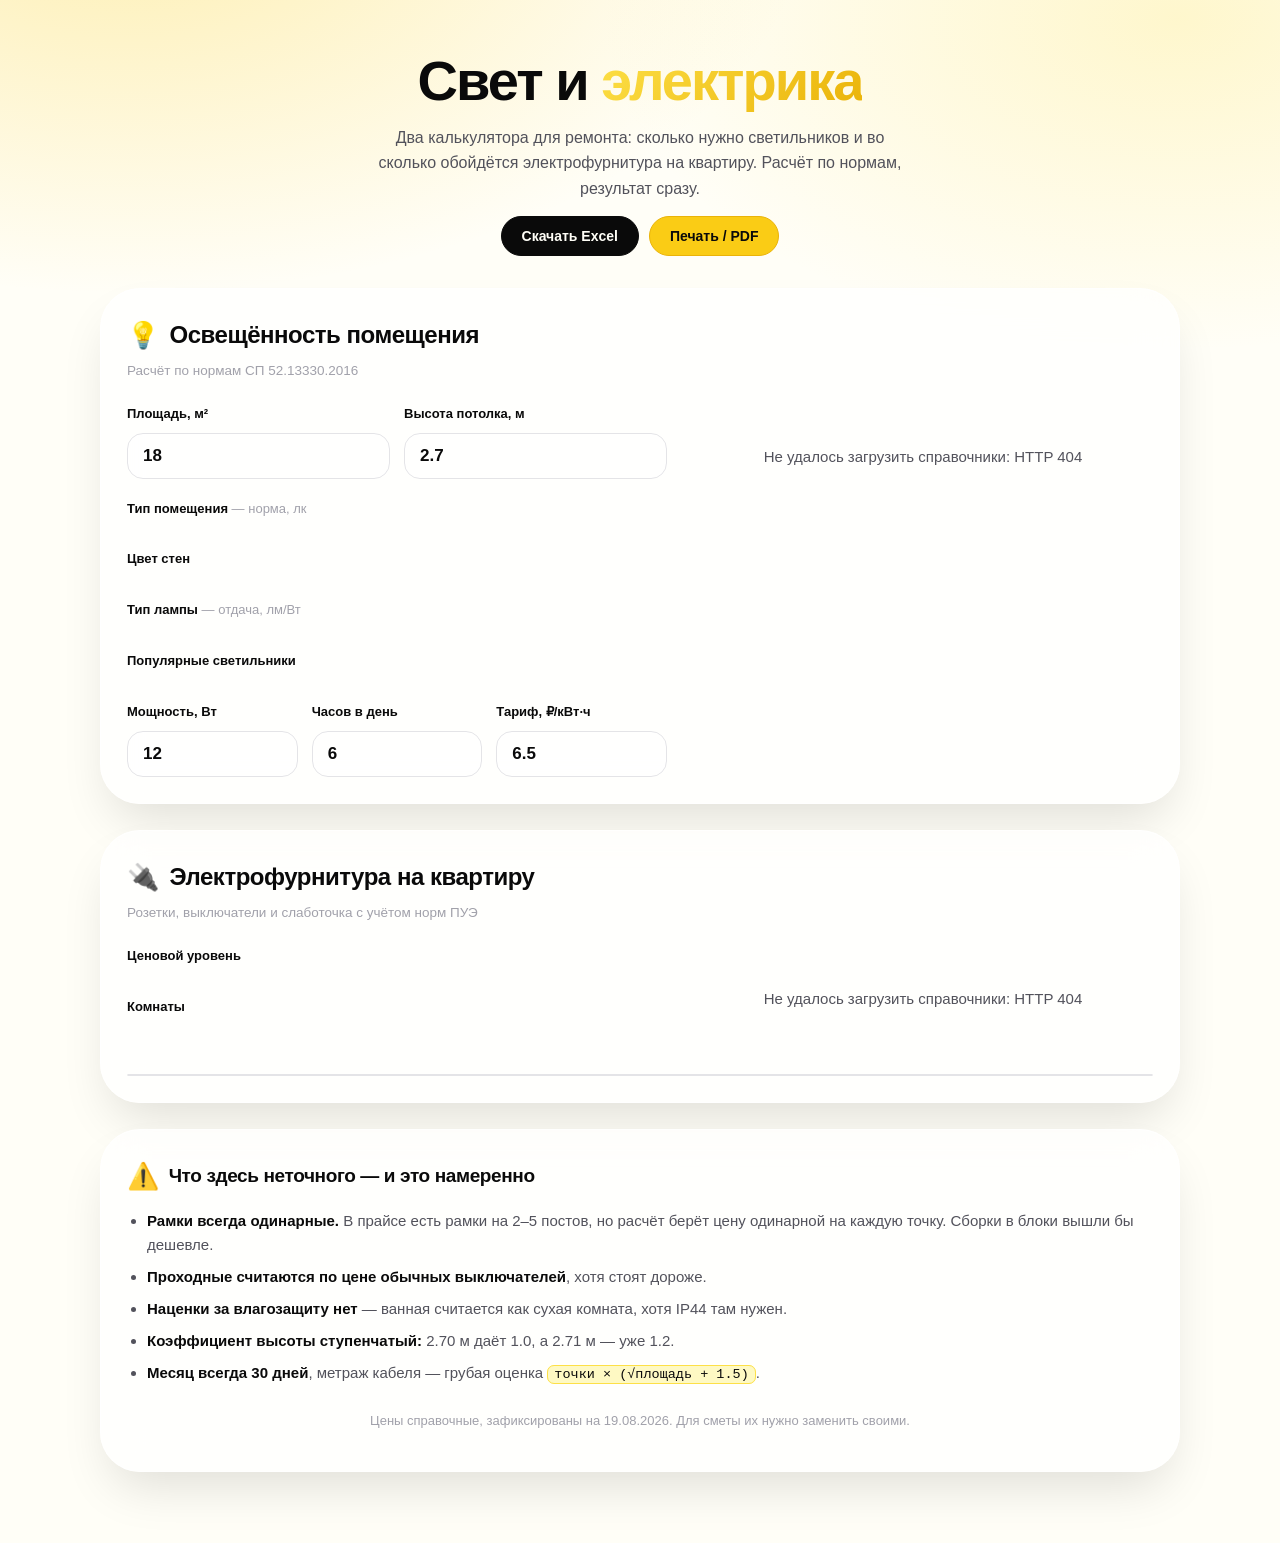
==== src/Domeo.Calculators.Web/wwwroot/index.html @ 94807b59 "отчёт для передачи: выгрузка в Excel и печатный макет POST /api/report/xlsx собирает оба калькулятор" ====
<!doctype html>
<html lang="ru">
<head>
<meta charset="utf-8">
<meta name="viewport" content="width=device-width, initial-scale=1">
<title>Свет и электрика — Domeo</title>
<style>
  :root {
    --ground: #FFFEF7;
    --card: rgba(255, 255, 255, 0.72);
    --card-solid: #FFFFFF;
    --card-border: rgba(255, 255, 255, 0.75);
    --inner: rgba(255, 255, 255, 0.6);
    --ink: #0A0A0A;
    --ink-2: #52525B;
    --ink-3: #A1A1AA;
    --line: #EFE7CE;
    --line-2: #E4E4E7;
    --yellow: #FACC15;
    --yellow-deep: #EAB308;
    --yellow-pale: #FEF9C3;
    --yellow-line: #FDE047;
    --hero: linear-gradient(135deg, #FDE047 0%, #EAB308 100%);
    --hero-ink: #0A0A0A;
    --shadow: 0 25px 50px -12px rgba(10, 10, 10, 0.13);
    --shadow-sm: 0 4px 14px -6px rgba(10, 10, 10, 0.16);
    --bloom-1: rgba(250, 204, 21, 0.30);
    --bloom-2: rgba(253, 224, 71, 0.24);
    --sans: "Segoe UI", Roboto, "Helvetica Neue", Arial, sans-serif;
  }

  @media (prefers-color-scheme: dark) {
    :root:not([data-theme="light"]) {
      --ground: #0A0A0B;
      --card: rgba(255, 255, 255, 0.055);
      --card-solid: #141416;
      --card-border: rgba(255, 255, 255, 0.10);
      --inner: rgba(255, 255, 255, 0.04);
      --ink: #FAFAFA;
      --ink-2: #A1A1AA;
      --ink-3: #71717A;
      --line: #26262A;
      --line-2: #2C2C31;
      --yellow: #FACC15;
      --yellow-deep: #FDE047;
      --yellow-pale: rgba(250, 204, 21, 0.14);
      --yellow-line: rgba(250, 204, 21, 0.55);
      --hero: linear-gradient(135deg, #FDE047 0%, #EAB308 100%);
      --hero-ink: #0A0A0A;
      --shadow: 0 25px 50px -12px rgba(0, 0, 0, 0.65);
      --shadow-sm: 0 4px 14px -6px rgba(0, 0, 0, 0.6);
      --bloom-1: rgba(250, 204, 21, 0.13);
      --bloom-2: rgba(253, 224, 71, 0.09);
    }
  }

  :root[data-theme="dark"] {
    --ground: #0A0A0B;
    --card: rgba(255, 255, 255, 0.055);
    --card-solid: #141416;
    --card-border: rgba(255, 255, 255, 0.10);
    --inner: rgba(255, 255, 255, 0.04);
    --ink: #FAFAFA;
    --ink-2: #A1A1AA;
    --ink-3: #71717A;
    --line: #26262A;
    --line-2: #2C2C31;
    --yellow: #FACC15;
    --yellow-deep: #FDE047;
    --yellow-pale: rgba(250, 204, 21, 0.14);
    --yellow-line: rgba(250, 204, 21, 0.55);
    --hero: linear-gradient(135deg, #FDE047 0%, #EAB308 100%);
    --hero-ink: #0A0A0A;
    --shadow: 0 25px 50px -12px rgba(0, 0, 0, 0.65);
    --shadow-sm: 0 4px 14px -6px rgba(0, 0, 0, 0.6);
    --bloom-1: rgba(250, 204, 21, 0.13);
    --bloom-2: rgba(253, 224, 71, 0.09);
  }

  * { box-sizing: border-box; }

  body {
    margin: 0;
    min-height: 100vh;
    background:
      radial-gradient(1100px 620px at 10% -10%, var(--bloom-1), transparent 62%),
      radial-gradient(900px 520px at 92% 2%, var(--bloom-2), transparent 64%),
      var(--ground);
    background-attachment: fixed;
    color: var(--ink);
    font-family: var(--sans);
    font-size: 15px;
    line-height: 1.6;
    -webkit-font-smoothing: antialiased;
  }

  .wrap { max-width: 1120px; margin: 0 auto; padding: 40px 20px 72px; display: flex; flex-direction: column; gap: 26px; }

  /* ---------- шапка ---------- */
  .masthead { text-align: center; display: flex; flex-direction: column; align-items: center; gap: 14px; padding: 12px 0 6px; }


  h1 { margin: 0; font-size: clamp(34px, 6vw, 56px); font-weight: 900; letter-spacing: -0.035em; line-height: 1.05; text-wrap: balance; }
  h1 em { font-style: normal; background: var(--hero); -webkit-background-clip: text; background-clip: text; color: transparent; }

  .lede { margin: 0; max-width: 60ch; color: var(--ink-2); font-size: 16px; }

  /* ---------- карточка-прибор ---------- */
  .card {
    background: var(--card);
    backdrop-filter: blur(22px);
    -webkit-backdrop-filter: blur(22px);
    border: 1px solid var(--card-border);
    border-radius: 40px;
    box-shadow: var(--shadow);
    padding: 26px;
  }

  @media (max-width: 640px) { .card { border-radius: 28px; padding: 20px; } }

  .card > h2 {
    margin: 0 0 4px; font-size: 24px; font-weight: 800; letter-spacing: -0.02em;
    display: flex; align-items: center; gap: 11px; flex-wrap: wrap;
  }

  .card > h2 .ic { font-size: 26px; }

  .card > .sub { margin: 0 0 22px; color: var(--ink-3); font-size: 13.5px; }

  .panel { display: grid; grid-template-columns: minmax(0, 1.08fr) minmax(0, 0.92fr); gap: 26px; }
  @media (max-width: 860px) { .panel { grid-template-columns: minmax(0, 1fr); } }

  .stack { display: flex; flex-direction: column; gap: 20px; min-width: 0; }

  /* ---------- поля ---------- */
  .field { display: flex; flex-direction: column; gap: 8px; min-width: 0; }

  .field > label, .glabel { font-size: 13px; font-weight: 700; color: var(--ink); }
  .glabel .muted { font-weight: 400; color: var(--ink-3); }

  .row { display: grid; grid-template-columns: repeat(auto-fit, minmax(130px, 1fr)); gap: 14px; }

  input[type="number"] {
    width: 100%; padding: 12px 15px;
    background: var(--inner); color: var(--ink);
    border: 1px solid var(--line-2); border-radius: 16px;
    font-family: inherit; font-size: 17px; font-weight: 600;
    font-variant-numeric: tabular-nums;
    transition: border-color 0.15s, box-shadow 0.15s;
  }

  input[type="number"]:hover { border-color: var(--yellow-line); }

  input[type="number"]:focus {
    outline: none; border-color: var(--yellow);
    box-shadow: 0 0 0 3px var(--yellow-pale);
  }

  .chip:focus-visible, .toggle:focus-visible { outline: 2px solid var(--yellow-deep); outline-offset: 2px; }

  .group { display: flex; flex-direction: column; gap: 10px; min-width: 0; }
  .chips { display: flex; flex-wrap: wrap; gap: 8px; }

  .chip {
    display: inline-flex; align-items: center; gap: 7px;
    padding: 10px 14px;
    background: var(--inner); color: var(--ink-2);
    border: 1px solid var(--line-2); border-radius: 18px;
    font-family: inherit; font-size: 13.5px; font-weight: 600;
    cursor: pointer;
    transition: transform 0.12s, border-color 0.15s, background 0.15s, box-shadow 0.15s;
  }

  .chip:hover { border-color: var(--yellow-line); color: var(--ink); transform: translateY(-1px); }

  .chip[aria-pressed="true"] {
    background: var(--yellow-pale);
    border-color: var(--yellow);
    color: var(--ink);
    box-shadow: 0 0 0 3px var(--yellow-pale), var(--shadow-sm);
  }

  .chip .ic { font-size: 16px; }

  /* образец цвета стен — в оригинале кружок серого тона */
  .swatch { width: 15px; height: 15px; border-radius: 50%; border: 1px solid rgba(10,10,10,0.22); }
  .swatch[data-tone="light"]  { background: #F4F4F5; }
  .swatch[data-tone="medium"] { background: #A1A1AA; }
  .swatch[data-tone="dark"]   { background: #3F3F46; }
  .chip .sub { color: var(--ink-3); font-weight: 500; font-variant-numeric: tabular-nums; }
  .chip[aria-pressed="true"] .sub { color: var(--ink-2); }

  /* ---------- табло ---------- */
  .hero {
    background: var(--hero); color: var(--hero-ink);
    border-radius: 30px; padding: 26px 24px;
    text-align: center; box-shadow: var(--shadow-sm);
  }

  .hero .value { font-size: clamp(44px, 8vw, 60px); font-weight: 900; line-height: 1; letter-spacing: -0.04em; font-variant-numeric: tabular-nums; }
  .hero .caption { margin-top: 7px; font-size: 13.5px; font-weight: 600; opacity: 0.78; }

  dl.metrics { margin: 18px 0 0; display: flex; flex-direction: column; gap: 2px; }

  dl.metrics > div {
    display: flex; align-items: baseline; gap: 12px;
    padding: 10px 2px; border-bottom: 1px solid var(--line);
  }

  dl.metrics > div:last-child { border-bottom: none; }
  dl.metrics dt { font-size: 14px; color: var(--ink-2); }
  dl.metrics .sp { flex: 1; }
  dl.metrics dd { margin: 0; font-size: 15.5px; font-weight: 800; font-variant-numeric: tabular-nums; white-space: nowrap; }

  .empty { color: var(--ink-2); text-align: center; padding: 26px 10px; }

  /* ---------- схема размещения ---------- */
  .placement { margin-top: 18px; padding-top: 18px; border-top: 1px solid var(--line); }
  .placement > .glabel { display: block; margin-bottom: 11px; }
  .placement .grid { display: grid; grid-template-columns: repeat(4, minmax(0, 1fr)); gap: 7px; }

  .placement .cell {
    aspect-ratio: 1; border-radius: 12px; background: var(--hero);
    display: flex; align-items: center; justify-content: center;
    font-size: 12px; font-weight: 800; color: var(--hero-ink);
    box-shadow: var(--shadow-sm);
  }

  .placement .cell.more { background: var(--inner); border: 1px solid var(--line-2); color: var(--ink-2); box-shadow: none; }
  .placement .note { margin: 11px 0 0; font-size: 12.5px; color: var(--ink-3); }

  /* ---------- комнаты ---------- */
  .rooms { display: grid; grid-template-columns: repeat(auto-fit, minmax(250px, 1fr)); gap: 14px; }

  .room {
    background: var(--inner); border: 1px solid var(--line-2); border-radius: 24px;
    padding: 16px; display: flex; flex-direction: column; gap: 13px; min-width: 0;
    transition: border-color 0.15s, background 0.15s;
  }

  .room[data-on="true"] { border-color: var(--yellow); background: var(--yellow-pale); }

  .room > header { display: flex; align-items: center; gap: 9px; }
  .room h3 { margin: 0; font-size: 15px; font-weight: 800; display: flex; align-items: center; gap: 8px; }
  .room h3 .ic { font-size: 19px; }

  .toggle {
    margin-left: auto; width: 44px; height: 25px; padding: 3px; border-radius: 999px;
    border: 1px solid var(--line-2); background: var(--card-solid); cursor: pointer; display: flex;
    transition: background 0.16s, border-color 0.16s;
  }

  .toggle[aria-pressed="true"] { background: var(--yellow); border-color: var(--yellow-deep); }
  .toggle .knob { width: 17px; height: 17px; border-radius: 50%; background: #FFFFFF; box-shadow: 0 1px 3px rgba(10,10,10,0.35); transition: transform 0.16s; }
  .toggle[aria-pressed="true"] .knob { transform: translateX(19px); }

  .room .grid { display: grid; grid-template-columns: repeat(3, minmax(0, 1fr)); gap: 9px; }
  .room .field > label { font-size: 11px; font-weight: 600; color: var(--ink-2); }
  .room input[type="number"] { padding: 8px 10px; font-size: 14px; border-radius: 13px; background: var(--card-solid); }
  .room .hint { font-size: 11.5px; color: var(--ink-3); }
  .room-desc { margin: 0; font-size: 11.5px; line-height: 1.45; color: var(--ink-3); }

  /* ---------- таблица ---------- */
  .table-scroll { overflow-x: auto; margin-top: 22px; border-radius: 24px; border: 1px solid var(--line-2); }
  table { width: 100%; border-collapse: collapse; font-variant-numeric: tabular-nums; }

  th, td { padding: 12px 14px; text-align: right; font-size: 14px; white-space: nowrap; }
  th { background: var(--yellow-pale); font-size: 12px; font-weight: 700; color: var(--ink); }
  th:first-child, td:first-child { text-align: left; }
  tbody tr { border-top: 1px solid var(--line); }
  tbody td { font-weight: 600; }
  tfoot tr { border-top: 2px solid var(--yellow); }
  tfoot td { font-weight: 900; background: var(--yellow-pale); }

  /* ---------- сноска ---------- */
  .notes { display: flex; flex-direction: column; gap: 12px; }
  .notes h2 { margin: 0; font-size: 19px; font-weight: 800; display: flex; align-items: center; gap: 10px; }
  .notes ul { margin: 0; padding-left: 20px; display: flex; flex-direction: column; gap: 8px; }
  .notes li { color: var(--ink-2); }
  .notes strong { color: var(--ink); font-weight: 700; }

  code {
    font-family: Consolas, ui-monospace, monospace; font-size: 0.9em;
    background: var(--yellow-pale); border: 1px solid var(--yellow-line);
    padding: 1px 6px; border-radius: 7px; color: var(--ink);
  }

  .foot { color: var(--ink-3); font-size: 13px; text-align: center; }

  /* ---------- кнопки отчёта ---------- */
  .toolbar { display: flex; flex-wrap: wrap; gap: 10px; justify-content: center; }

  .btn {
    display: inline-flex; align-items: center; gap: 8px;
    padding: 11px 20px; border-radius: 999px; cursor: pointer;
    font-family: inherit; font-size: 14px; font-weight: 700;
    border: 1px solid var(--ink); background: var(--ink); color: var(--ground);
    transition: transform 0.12s, opacity 0.15s;
  }

  .btn:hover { transform: translateY(-1px); }
  .btn:focus-visible { outline: 2px solid var(--yellow-deep); outline-offset: 3px; }
  .btn[disabled] { opacity: 0.55; cursor: progress; transform: none; }

  .btn.secondary { background: var(--yellow); border-color: var(--yellow-deep); color: var(--ink); }

  /* Параметры текстом — нужны только на бумаге, на экране их заменяют сами поля. */
  .print-params { display: none; }

  /* ---------- печать ---------- */
  @media print {
    @page { size: A4; margin: 14mm; }

    :root { --ground: #FFFFFF; }

    body {
      background: #FFFFFF;
      font-size: 11pt;
      -webkit-print-color-adjust: exact;
      print-color-adjust: exact;
    }

    .wrap { max-width: none; padding: 0; gap: 14px; }
    .masthead { text-align: left; align-items: flex-start; padding: 0; }
    h1 { font-size: 22pt; }
    .lede { font-size: 10pt; max-width: none; }

    /* органы управления и кнопки на бумаге не нужны */
    .toolbar, .stack, .placement .grid { display: none !important; }

    .print-params { display: block; margin-bottom: 12px; }
    .print-params dl { margin: 0; display: grid; grid-template-columns: repeat(2, minmax(0, 1fr)); gap: 3px 20px; }
    .print-params dl > div { display: flex; gap: 8px; border-bottom: 1px dotted #CCC; padding: 2px 0; }
    .print-params dt { color: #555; }
    .print-params dd { margin: 0 0 0 auto; font-weight: 700; }

    .card {
      background: #FFFFFF; border: 1px solid #DDD; border-radius: 10px;
      box-shadow: none; backdrop-filter: none; padding: 14px;
      break-inside: avoid; page-break-inside: avoid;
    }

    .panel { grid-template-columns: minmax(0, 1fr); gap: 0; }
    .hero { border-radius: 10px; padding: 14px; break-inside: avoid; }
    .hero .value { font-size: 26pt; }
    table { font-size: 10pt; }
    tr, .placement { break-inside: avoid; }
    .notes { break-before: auto; }
  }

  @media (prefers-reduced-motion: reduce) { * { transition: none !important; } }
</style>
</head>
<body>

<div class="wrap">

  <header class="masthead">
    <h1>Свет и <em>электрика</em></h1>
    <p class="lede">
      Два калькулятора для ремонта: сколько нужно светильников и во сколько обойдётся
      электрофурнитура на квартиру. Расчёт по нормам, результат сразу.
    </p>
    <div class="toolbar">
      <button type="button" class="btn" id="btn-xlsx">Скачать Excel</button>
      <button type="button" class="btn secondary" id="btn-print">Печать / PDF</button>
    </div>
  </header>

  <section class="card">
    <h2><span class="ic">💡</span> Освещённость помещения</h2>
    <p class="sub">Расчёт по нормам СП 52.13330.2016</p>
    <div class="print-params" id="l-print"></div>

    <div class="panel">
      <div class="stack">
        <div class="row">
          <div class="field">
            <label for="l-area">Площадь, м²</label>
            <input type="number" id="l-area" min="1" max="500" step="0.5" value="18">
          </div>
          <div class="field">
            <label for="l-height">Высота потолка, м</label>
            <input type="number" id="l-height" min="2" max="6" step="0.1" value="2.7">
          </div>
        </div>

        <div class="group">
          <span class="glabel" id="l-room-label">Тип помещения <span class="muted">— норма, лк</span></span>
          <div class="chips" id="l-rooms" role="group" aria-labelledby="l-room-label"></div>
        </div>

        <div class="group">
          <span class="glabel" id="l-wall-label">Цвет стен</span>
          <div class="chips" id="l-walls" role="group" aria-labelledby="l-wall-label"></div>
        </div>

        <div class="group">
          <span class="glabel" id="l-lamp-label">Тип лампы <span class="muted">— отдача, лм/Вт</span></span>
          <div class="chips" id="l-lamps" role="group" aria-labelledby="l-lamp-label"></div>
        </div>

        <div class="group">
          <span class="glabel" id="l-preset-label">Популярные светильники</span>
          <div class="chips" id="l-presets" role="group" aria-labelledby="l-preset-label"></div>
        </div>

        <div class="row">
          <div class="field">
            <label for="l-watt">Мощность, Вт</label>
            <input type="number" id="l-watt" min="1" max="500" step="1" value="12">
          </div>
          <div class="field">
            <label for="l-hours">Часов в день</label>
            <input type="number" id="l-hours" min="1" max="24" step="1" value="6">
          </div>
          <div class="field">
            <label for="l-tariff">Тариф, ₽/кВт·ч</label>
            <input type="number" id="l-tariff" min="0" step="0.1" value="6.5">
          </div>
        </div>
      </div>

      <div id="l-readout" aria-live="polite"></div>
    </div>
  </section>

  <section class="card">
    <h2><span class="ic">🔌</span> Электрофурнитура на квартиру</h2>
    <p class="sub">Розетки, выключатели и слаботочка с учётом норм ПУЭ</p>
    <div class="print-params" id="e-print"></div>

    <div class="panel">
      <div class="stack">
        <div class="group">
          <span class="glabel" id="e-tier-label">Ценовой уровень</span>
          <div class="chips" id="e-tiers" role="group" aria-labelledby="e-tier-label"></div>
        </div>
        <div class="group">
          <span class="glabel">Комнаты</span>
          <div class="rooms" id="e-rooms"></div>
        </div>
      </div>

      <div id="e-readout" aria-live="polite"></div>
    </div>

    <div class="table-scroll"><table id="e-table"></table></div>
  </section>

  <section class="card notes">
    <h2><span class="ic">⚠️</span> Что здесь неточного — и это намеренно</h2>
    <ul>
      <li><strong>Рамки всегда одинарные.</strong> В прайсе есть рамки на 2–5 постов, но расчёт
        берёт цену одинарной на каждую точку. Сборки в блоки вышли бы дешевле.</li>
      <li><strong>Проходные считаются по цене обычных выключателей</strong>, хотя стоят дороже.</li>
      <li><strong>Наценки за влагозащиту нет</strong> — ванная считается как сухая комната,
        хотя IP44 там нужен.</li>
      <li><strong>Коэффициент высоты ступенчатый:</strong> 2.70 м даёт 1.0, а 2.71 м — уже 1.2.</li>
      <li><strong>Месяц всегда 30 дней</strong>, метраж кабеля — грубая оценка
        <code>точки × (√площадь + 1.5)</code>.</li>
    </ul>
    <p class="foot">Цены справочные, зафиксированы на 19.08.2026. Для сметы их нужно заменить своими.</p>
  </section>

</div>

<script>
const nf = new Intl.NumberFormat("ru-RU");
let ref = null;
let light = { roomType: "living", wallColor: "light", lampType: "led" };
// Оригинал держит выбранный пресет отдельным состоянием и сбрасывает его,
// когда мощность правят руками. Сравнивать по ваттам нельзя: 36 Вт у двух пресетов.
let selectedPreset = null;
let tier = "budget";
let rooms = {};
let roomOrder = [];
let presetByKey = {};

function num(id) { return parseFloat(document.getElementById(id).value); }

function metric(term, value) {
  return "<div><dt>" + term + "</dt><span class='sp'></span><dd>" + value + "</dd></div>";
}

// Схема размещения — как в оригинале: до 24 плиток, дальше «+N».
function placement(r, area) {
  const shown = Math.min(r.fixtureCount, 24);
  let cells = "";
  for (let i = 1; i <= shown; i++) cells += "<div class='cell'>" + i + "</div>";
  if (r.fixtureCount > 24) cells += "<div class='cell more'>+" + (r.fixtureCount - 24) + "</div>";

  const perFixture = r.fixtureCount > 1
    ? " (~" + r.areaPerFixtureFormatted + " м² на светильник)" : "";

  return "<div class='placement'><span class='glabel'>Рекомендация по размещению</span>" +
    "<div class='grid'>" + cells + "</div>" +
    "<p class='note'>Равномерно распределите " + r.fixtureCount +
    " светильников по площади " + area + " м²" + perFixture + "</p></div>";
}

async function post(url, body) {
  const res = await fetch(url, {
    method: "POST",
    headers: { "Content-Type": "application/json" },
    body: JSON.stringify(body)
  });
  if (!res.ok) throw new Error("HTTP " + res.status);
  return res.json();
}

function debounce(fn, ms) {
  let t = null;
  return function () { clearTimeout(t); t = setTimeout(fn, ms); };
}

async function renderLighting() {
  const box = document.getElementById("l-readout");
  try {
    const data = await post("api/lighting", {
      area: num("l-area"), height: num("l-height"),
      roomType: light.roomType, wallColor: light.wallColor, lampType: light.lampType,
      fixtureWatt: num("l-watt"), hoursPerDay: num("l-hours"), tariff: num("l-tariff")
    });

    if (!data.ok) { box.innerHTML = "<p class='empty'>" + data.reason + "</p>"; return; }

    const r = data.result;
    box.innerHTML =
      "<div class='hero'><div class='value'>" + r.fixtureCount + "</div>" +
      "<div class='caption'>светильников по " + r.fixtureWatt + " Вт</div></div>" +
      "<dl class='metrics'>" +
        metric("Норма для «" + r.roomName + "»", r.requiredLux + " лк") +
        metric("Нужный световой поток", nf.format(r.requiredLumens) + " лм") +
        metric("Поток одного светильника", nf.format(r.fixtureLumen) + " лм") +
        metric("Поправка на высоту", "×" + r.heightCoeff) +
        metric("Общая мощность", r.totalWatt + " Вт") +
        metric("Расход в месяц", r.monthlyKwhFormatted + " кВт·ч") +
        metric("Стоимость в месяц", nf.format(+r.monthlyCostFormatted) + " ₽") +
      "</dl>" + placement(r, num("l-area"));
    fillPrintParams();
  } catch (err) {
    box.innerHTML = "<p class='empty'>Не удалось получить расчёт: " + err.message + "</p>";
  }
}

async function renderElectrical() {
  const box = document.getElementById("e-readout");
  try {
    const data = await post("api/electrical", { rooms: rooms, tier: tier });
    if (!data.ok) { box.innerHTML = "<p class='empty'>" + data.reason + "</p>"; return; }

    const r = data.result;
    box.innerHTML =
      "<div class='hero'><div class='value'>" + nf.format(r.totalCost) + " ₽</div>" +
      "<div class='caption'>итого · " + r.tierLabel + "</div></div>" +
      "<dl class='metrics'>" +
        metric("Розетки 220В", r.totalOutlets + " шт.") +
        metric("Выключатели", r.totalSwitches + " шт.") +
        metric("USB · ТВ · интернет", r.totalUsb + " · " + r.totalTv + " · " + r.totalInternet) +
        metric("Точек всего", r.totalBoxes + " шт.") +
        metric("Подрозетники", r.totalBoxes + " шт.") +
        metric("Рамки", r.totalFrames + " шт.") +
        metric("Кабель", nf.format(r.totalCableMeters) + " м") +
      "</dl>";

    let html = "<thead><tr><th>Комната</th><th>Розетки</th><th>Выкл.</th><th>USB</th>" +
      "<th>ТВ</th><th>Инет</th><th>Кабель</th><th>Стоимость</th></tr></thead><tbody>";

    if (r.roomBreakdown.length === 0) {
      html += "<tr><td colspan='8' style='text-align:center;color:var(--ink-3);padding:22px'>Все комнаты выключены</td></tr>";
    }
    for (const b of r.roomBreakdown) {
      const icon = presetByKey[b.key] ? presetByKey[b.key].icon + " " : "";
      html += "<tr><td>" + icon + b.label + "</td><td>" + b.outlets + "</td><td>" + b.switches +
        "</td><td>" + b.usb + "</td><td>" + b.tv + "</td><td>" + b.internet +
        "</td><td>" + b.cable + " м</td><td>" + nf.format(b.cost) + " ₽</td></tr>";
    }
    html += "</tbody><tfoot><tr><td>Итого</td><td>" + r.totalOutlets + "</td><td>" + r.totalSwitches +
      "</td><td>" + r.totalUsb + "</td><td>" + r.totalTv + "</td><td>" + r.totalInternet +
      "</td><td>" + nf.format(r.totalCableMeters) + " м</td><td>" + nf.format(r.totalCost) + " ₽</td></tr></tfoot>";

    document.getElementById("e-table").innerHTML = html;
    fillPrintParams();
  } catch (err) {
    box.innerHTML = "<p class='empty'>Не удалось получить расчёт: " + err.message + "</p>";
  }
}

function pairs(items) {
  return "<dl>" + items.map(function (i) {
    return "<div><dt>" + i[0] + "</dt><dd>" + i[1] + "</dd></div>";
  }).join("") + "</dl>";
}

function nameOf(list, id, field) {
  const found = list.find(function (x) { return x.id === id; });
  return found ? found[field] : id;
}

// На бумаге поля ввода скрыты, поэтому вводные дублируются текстом.
function fillPrintParams() {
  document.getElementById("l-print").innerHTML = pairs([
    ["Тип помещения", nameOf(ref.lighting.roomTypes, light.roomType, "name")],
    ["Площадь", num("l-area") + " м²"],
    ["Высота потолка", num("l-height") + " м"],
    ["Цвет стен", nameOf(ref.lighting.wallColors, light.wallColor, "name")],
    ["Тип лампы", nameOf(ref.lighting.lampTypes, light.lampType, "name")],
    ["Мощность светильника", num("l-watt") + " Вт"],
    ["Часов в день", num("l-hours")],
    ["Тариф", num("l-tariff") + " ₽/кВт·ч"]
  ]);

  const on = roomOrder.filter(function (k) { return rooms[k].enabled; });
  document.getElementById("e-print").innerHTML = pairs(
    [["Ценовой уровень", tierLabel()]].concat(on.map(function (k) {
      const r = rooms[k];
      return [presetByKey[k].label, r.area + " м², " + r.outlets + " роз., " + (r.switches + r.passthrough) + " выкл."];
    }))
  );
}

function tierLabel() {
  const found = ref.electrical.priceTiers.find(function (t) { return t.key === tier; });
  return found ? found.tier.tier + " — " + found.tier.label : tier;
}

function chipGroup(host, items, isActive, onPick) {
  host.innerHTML = "";
  for (const item of items) {
    const b = document.createElement("button");
    b.type = "button";
    b.className = "chip";
    b.innerHTML = item.html;
    b.setAttribute("aria-pressed", String(isActive(item)));
    b.addEventListener("click", function () { onPick(item); });
    host.appendChild(b);
  }
}

function buildLightingControls() {
  chipGroup(document.getElementById("l-rooms"),
    ref.lighting.roomTypes.map(r => ({
      id: r.id, html: "<span class='ic'>" + r.icon + "</span>" + r.name + " <span class='sub'>" + r.lux + "</span>"
    })),
    i => light.roomType === i.id,
    i => { light.roomType = i.id; buildLightingControls(); renderLighting(); });

  chipGroup(document.getElementById("l-walls"),
    ref.lighting.wallColors.map(w => ({
      id: w.id, html: "<span class='swatch' data-tone='" + w.id + "'></span>" + w.name
    })),
    i => light.wallColor === i.id,
    i => { light.wallColor = i.id; buildLightingControls(); renderLighting(); });

  chipGroup(document.getElementById("l-lamps"),
    ref.lighting.lampTypes.map(l => ({
      id: l.id, html: "<span class='ic'>" + l.icon + "</span>" + l.name + " <span class='sub'>" + l.efficiency + "</span>"
    })),
    i => light.lampType === i.id,
    i => {
      light.lampType = i.id;
      selectedPreset = null;   // оригинал: p(e.id), N(null)
      buildLightingControls();
      renderLighting();
    });

  chipGroup(document.getElementById("l-presets"),
    ref.lighting.fixturePresets.map(p => ({
      id: p.name, watt: p.watt,
      html: p.name + " <span class='sub'>" + p.watt + " Вт / " + p.lumen + " лм</span>"
    })),
    i => selectedPreset === i.id,
    i => {
      // Оригинал: N(e.name), h(e.watt), p("led") — пресет переключает и тип лампы.
      selectedPreset = i.id;
      document.getElementById("l-watt").value = i.watt;
      light.lampType = "led";
      buildLightingControls();
      renderLighting();
    });
}

function buildTierControls() {
  chipGroup(document.getElementById("e-tiers"),
    ref.electrical.priceTiers.map(t => ({
      id: t.key, html: t.tier.tier + " <span class='sub'>" + t.tier.label + "</span>"
    })),
    i => tier === i.id,
    i => { tier = i.id; buildTierControls(); renderElectrical(); });
}

function buildRooms() {
  const host = document.getElementById("e-rooms");
  host.innerHTML = "";

  for (const key of roomOrder) {
    const preset = presetByKey[key];
    const state = rooms[key];

    const card = document.createElement("div");
    card.className = "room";
    card.dataset.on = String(state.enabled);

    const head = document.createElement("header");
    head.innerHTML = "<h3><span class='ic'>" + preset.icon + "</span>" + preset.label + "</h3>";

    const toggle = document.createElement("button");
    toggle.type = "button";
    toggle.className = "toggle";
    toggle.setAttribute("aria-pressed", String(state.enabled));
    toggle.setAttribute("aria-label", "Учитывать «" + preset.label + "»");
    toggle.innerHTML = "<span class='knob'></span>";
    toggle.addEventListener("click", function () {
      state.enabled = !state.enabled;
      buildRooms();
      renderElectrical();
    });
    head.appendChild(toggle);
    card.appendChild(head);

    // Оригинал показывает подсказку по комнате всегда, а не только у включённых.
    const desc = document.createElement("p");
    desc.className = "room-desc";
    desc.textContent = preset.description;
    card.appendChild(desc);

    if (state.enabled) {
      const fields = [
        { k: "area", label: "Площадь", min: 1, max: 200 },
        { k: "count", label: "Комнат", min: 1, max: 10 },
        { k: "outlets", label: "Розетки", min: 0, max: 20 },
        { k: "switches", label: "Выкл.", min: 0, max: 10 },
        { k: "passthrough", label: "Проходн.", min: 0, max: 10 },
        { k: "usb", label: "USB", min: 0, max: 10 },
        { k: "tv", label: "ТВ", min: 0, max: 5 },
        { k: "internet", label: "Инет", min: 0, max: 5 }
      ];

      const grid = document.createElement("div");
      grid.className = "grid";
      const push = debounce(renderElectrical, 140);

      for (const f of fields) {
        const wrap = document.createElement("div");
        wrap.className = "field";
        const id = "e-" + key + "-" + f.k;
        wrap.innerHTML = "<label for='" + id + "'>" + f.label + "</label>";

        const input = document.createElement("input");
        input.type = "number";
        input.id = id;
        input.min = f.min;
        input.max = f.max;
        input.value = state[f.k];
        input.addEventListener("input", function () {
          // parseInt + нижняя граница — как в оригинале.
          const raw = parseInt(input.value, 10);
          const v = Math.min(f.max, Math.max(f.min, isNaN(raw) ? f.min : raw));
          if (String(v) !== input.value) input.value = v;
          state[f.k] = v;
          push();
        });

        wrap.appendChild(input);
        grid.appendChild(wrap);
      }

      card.appendChild(grid);

      const hint = document.createElement("span");
      hint.className = "hint";
      hint.textContent = "Рекомендация: " + preset.outletsMin + "–" + preset.outletsMax + " розеток";
      card.appendChild(hint);
    }

    host.appendChild(card);
  }
}

async function downloadReport() {
  const btn = document.getElementById("btn-xlsx");
  const label = btn.textContent;
  btn.disabled = true;
  btn.textContent = "Готовлю файл…";

  try {
    const res = await fetch("api/report/xlsx", {
      method: "POST",
      headers: { "Content-Type": "application/json" },
      body: JSON.stringify({
        lighting: {
          area: num("l-area"), height: num("l-height"),
          roomType: light.roomType, wallColor: light.wallColor, lampType: light.lampType,
          fixtureWatt: num("l-watt"), hoursPerDay: num("l-hours"), tariff: num("l-tariff")
        },
        electrical: { rooms: rooms, tier: tier }
      })
    });
    if (!res.ok) throw new Error("HTTP " + res.status);

    const blob = await res.blob();
    const name = (res.headers.get("Content-Disposition") || "").match(/filename=\"?([^\";]+)/);
    const url = URL.createObjectURL(blob);
    const a = document.createElement("a");
    a.href = url;
    a.download = name ? name[1] : "domeo-raschet.xlsx";
    document.body.appendChild(a);
    a.click();
    a.remove();
    URL.revokeObjectURL(url);
  } catch (err) {
    btn.textContent = "Не получилось: " + err.message;
    setTimeout(function () { btn.textContent = label; btn.disabled = false; }, 4000);
    return;
  }

  btn.textContent = label;
  btn.disabled = false;
}

async function boot() {
  try {
    const res = await fetch("api/reference");
    if (!res.ok) throw new Error("HTTP " + res.status);
    ref = await res.json();
  } catch (err) {
    const message = "<p class='empty'>Не удалось загрузить справочники: " + err.message + "</p>";
    document.getElementById("l-readout").innerHTML = message;
    document.getElementById("e-readout").innerHTML = message;
    return;
  }

  roomOrder = ref.electrical.roomOrder;
  for (const item of ref.electrical.roomPresets) presetByKey[item.key] = item.preset;
  rooms = ref.electrical.defaultRooms;

  // Правила ровно как в обработчиках оригинала: поле схлопывается при наборе.
  const clamps = {
    "l-area":   v => Math.max(0, v || 0),
    "l-height": v => Math.max(0, v || 0),
    "l-watt":   v => Math.max(1, v || 1),
    "l-hours":  v => Math.max(0, Math.min(24, v || 0)),
    "l-tariff": v => Math.max(0, v || 0)
  };

  const pushLight = debounce(renderLighting, 140);
  for (const id of Object.keys(clamps)) {
    const el = document.getElementById(id);
    el.addEventListener("input", function () {
      const clamped = clamps[id](parseFloat(el.value));
      if (String(clamped) !== el.value) el.value = clamped;
      if (id === "l-watt") selectedPreset = null;   // ручная правка снимает пресет
      buildLightingControls();
      pushLight();
    });
  }

  document.getElementById("btn-xlsx").addEventListener("click", downloadReport);
  document.getElementById("btn-print").addEventListener("click", function () { window.print(); });

  buildLightingControls();
  buildTierControls();
  buildRooms();
  await renderLighting();
  await renderElectrical();
}

boot();
</script>
</body>
</html>
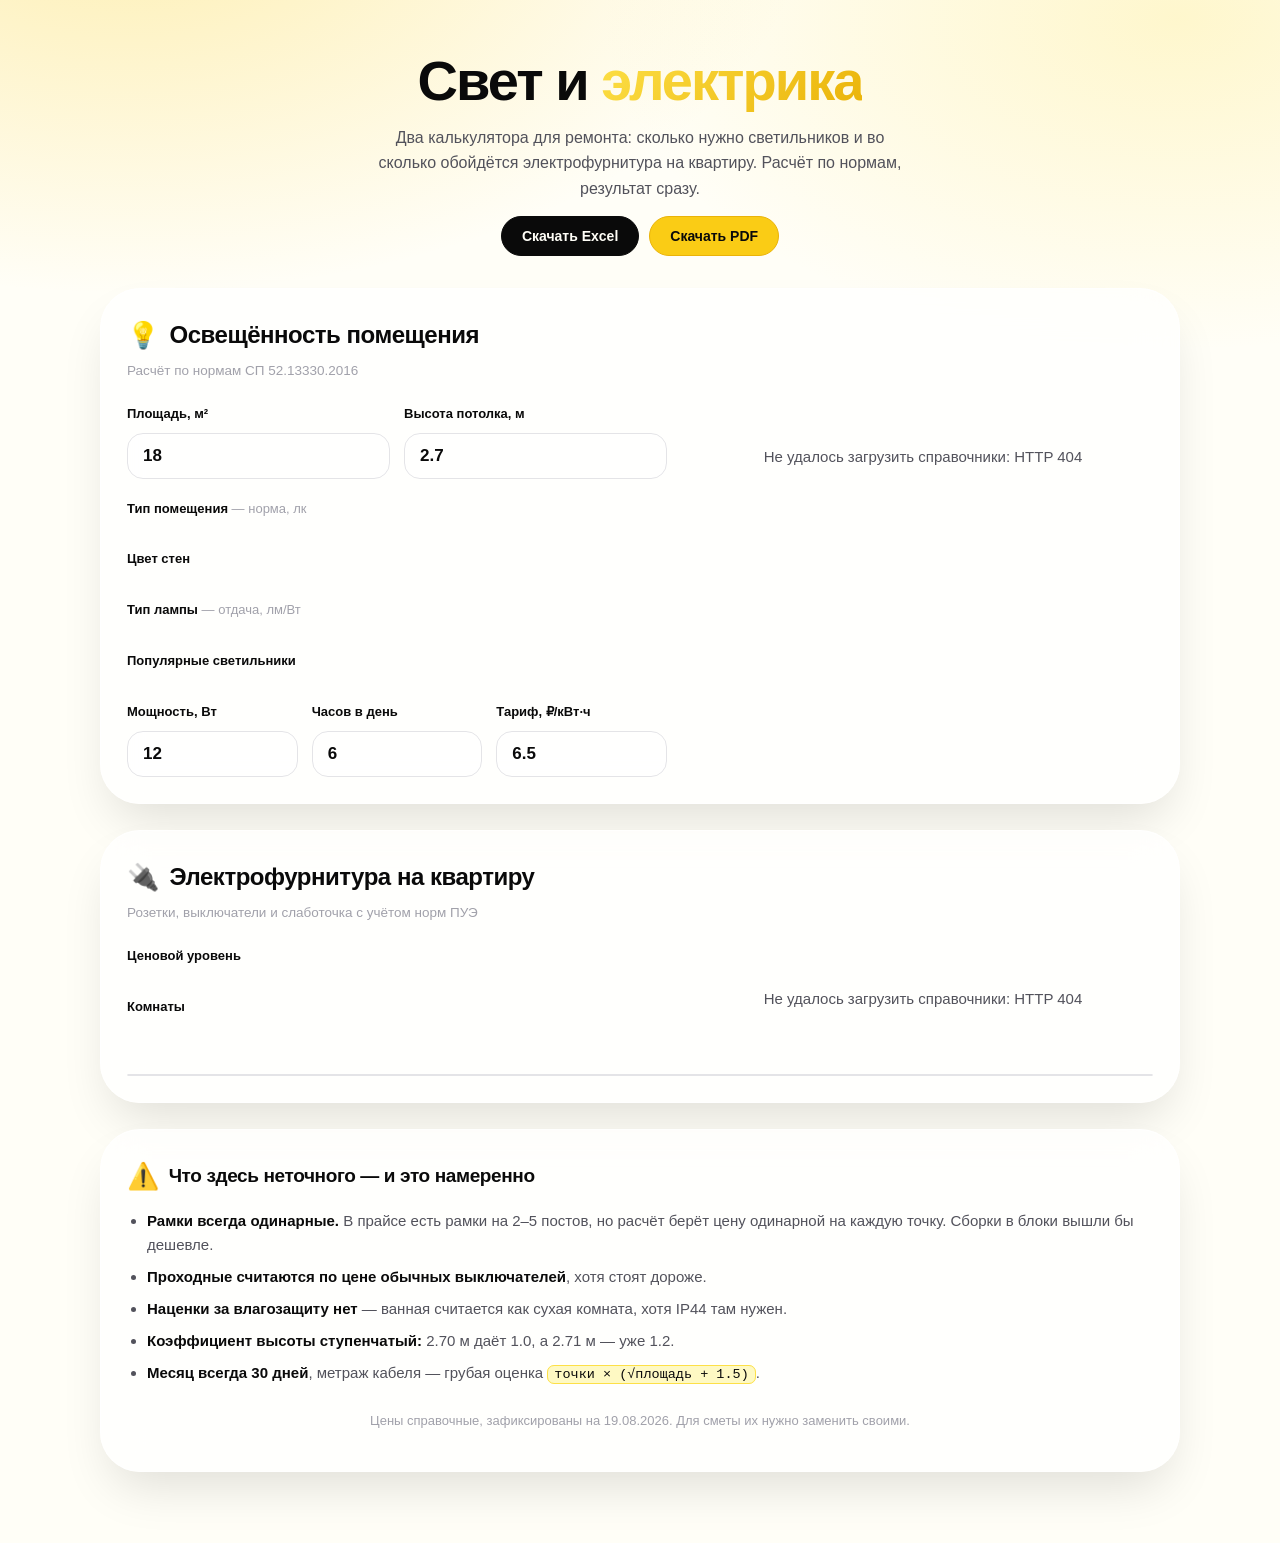
==== commit 03127d64: "PDF скачивается файлом, печать убрана Вместо диалога печати — серверная генерация: POST /api/report/" ====
--- a/src/Domeo.Calculators.Web/wwwroot/index.html
+++ b/src/Domeo.Calculators.Web/wwwroot/index.html
@@ -304,49 +304,6 @@
 
   .btn.secondary { background: var(--yellow); border-color: var(--yellow-deep); color: var(--ink); }
 
-  /* Параметры текстом — нужны только на бумаге, на экране их заменяют сами поля. */
-  .print-params { display: none; }
-
-  /* ---------- печать ---------- */
-  @media print {
-    @page { size: A4; margin: 14mm; }
-
-    :root { --ground: #FFFFFF; }
-
-    body {
-      background: #FFFFFF;
-      font-size: 11pt;
-      -webkit-print-color-adjust: exact;
-      print-color-adjust: exact;
-    }
-
-    .wrap { max-width: none; padding: 0; gap: 14px; }
-    .masthead { text-align: left; align-items: flex-start; padding: 0; }
-    h1 { font-size: 22pt; }
-    .lede { font-size: 10pt; max-width: none; }
-
-    /* органы управления и кнопки на бумаге не нужны */
-    .toolbar, .stack, .placement .grid { display: none !important; }
-
-    .print-params { display: block; margin-bottom: 12px; }
-    .print-params dl { margin: 0; display: grid; grid-template-columns: repeat(2, minmax(0, 1fr)); gap: 3px 20px; }
-    .print-params dl > div { display: flex; gap: 8px; border-bottom: 1px dotted #CCC; padding: 2px 0; }
-    .print-params dt { color: #555; }
-    .print-params dd { margin: 0 0 0 auto; font-weight: 700; }
-
-    .card {
-      background: #FFFFFF; border: 1px solid #DDD; border-radius: 10px;
-      box-shadow: none; backdrop-filter: none; padding: 14px;
-      break-inside: avoid; page-break-inside: avoid;
-    }
-
-    .panel { grid-template-columns: minmax(0, 1fr); gap: 0; }
-    .hero { border-radius: 10px; padding: 14px; break-inside: avoid; }
-    .hero .value { font-size: 26pt; }
-    table { font-size: 10pt; }
-    tr, .placement { break-inside: avoid; }
-    .notes { break-before: auto; }
-  }
 
   @media (prefers-reduced-motion: reduce) { * { transition: none !important; } }
 </style>
@@ -363,14 +320,13 @@
     </p>
     <div class="toolbar">
       <button type="button" class="btn" id="btn-xlsx">Скачать Excel</button>
-      <button type="button" class="btn secondary" id="btn-print">Печать / PDF</button>
+      <button type="button" class="btn secondary" id="btn-pdf">Скачать PDF</button>
     </div>
   </header>
 
   <section class="card">
     <h2><span class="ic">💡</span> Освещённость помещения</h2>
     <p class="sub">Расчёт по нормам СП 52.13330.2016</p>
-    <div class="print-params" id="l-print"></div>
 
     <div class="panel">
       <div class="stack">
@@ -428,7 +384,6 @@
   <section class="card">
     <h2><span class="ic">🔌</span> Электрофурнитура на квартиру</h2>
     <p class="sub">Розетки, выключатели и слаботочка с учётом норм ПУЭ</p>
-    <div class="print-params" id="e-print"></div>
 
     <div class="panel">
       <div class="stack">
@@ -479,6 +434,15 @@
 
 function num(id) { return parseFloat(document.getElementById(id).value); }
 
+// Русское склонение по числу: 1 светильник, 2 светильника, 5 светильников.
+function plural(count, one, few, many) {
+  const lastTwo = count % 100;
+  const last = count % 10;
+  if (last === 1 && lastTwo !== 11) return one;
+  if (last >= 2 && last <= 4 && (lastTwo < 12 || lastTwo > 14)) return few;
+  return many;
+}
+
 function metric(term, value) {
   return "<div><dt>" + term + "</dt><span class='sp'></span><dd>" + value + "</dd></div>";
 }
@@ -495,8 +459,9 @@
 
   return "<div class='placement'><span class='glabel'>Рекомендация по размещению</span>" +
     "<div class='grid'>" + cells + "</div>" +
-    "<p class='note'>Равномерно распределите " + r.fixtureCount +
-    " светильников по площади " + area + " м²" + perFixture + "</p></div>";
+    "<p class='note'>Равномерно распределите " + r.fixtureCount + " " +
+    plural(r.fixtureCount, "светильник", "светильника", "светильников") +
+    " по площади " + area + " м²" + perFixture + "</p></div>";
 }
 
 async function post(url, body) {
@@ -528,7 +493,8 @@
     const r = data.result;
     box.innerHTML =
       "<div class='hero'><div class='value'>" + r.fixtureCount + "</div>" +
-      "<div class='caption'>светильников по " + r.fixtureWatt + " Вт</div></div>" +
+      "<div class='caption'>" + plural(r.fixtureCount, "светильник", "светильника", "светильников") +
+      " по " + r.fixtureWatt + " Вт</div></div>" +
       "<dl class='metrics'>" +
         metric("Норма для «" + r.roomName + "»", r.requiredLux + " лк") +
         metric("Нужный световой поток", nf.format(r.requiredLumens) + " лм") +
@@ -538,7 +504,6 @@
         metric("Расход в месяц", r.monthlyKwhFormatted + " кВт·ч") +
         metric("Стоимость в месяц", nf.format(+r.monthlyCostFormatted) + " ₽") +
       "</dl>" + placement(r, num("l-area"));
-    fillPrintParams();
   } catch (err) {
     box.innerHTML = "<p class='empty'>Не удалось получить расчёт: " + err.message + "</p>";
   }
@@ -581,48 +546,9 @@
       "</td><td>" + nf.format(r.totalCableMeters) + " м</td><td>" + nf.format(r.totalCost) + " ₽</td></tr></tfoot>";
 
     document.getElementById("e-table").innerHTML = html;
-    fillPrintParams();
   } catch (err) {
     box.innerHTML = "<p class='empty'>Не удалось получить расчёт: " + err.message + "</p>";
   }
-}
-
-function pairs(items) {
-  return "<dl>" + items.map(function (i) {
-    return "<div><dt>" + i[0] + "</dt><dd>" + i[1] + "</dd></div>";
-  }).join("") + "</dl>";
-}
-
-function nameOf(list, id, field) {
-  const found = list.find(function (x) { return x.id === id; });
-  return found ? found[field] : id;
-}
-
-// На бумаге поля ввода скрыты, поэтому вводные дублируются текстом.
-function fillPrintParams() {
-  document.getElementById("l-print").innerHTML = pairs([
-    ["Тип помещения", nameOf(ref.lighting.roomTypes, light.roomType, "name")],
-    ["Площадь", num("l-area") + " м²"],
-    ["Высота потолка", num("l-height") + " м"],
-    ["Цвет стен", nameOf(ref.lighting.wallColors, light.wallColor, "name")],
-    ["Тип лампы", nameOf(ref.lighting.lampTypes, light.lampType, "name")],
-    ["Мощность светильника", num("l-watt") + " Вт"],
-    ["Часов в день", num("l-hours")],
-    ["Тариф", num("l-tariff") + " ₽/кВт·ч"]
-  ]);
-
-  const on = roomOrder.filter(function (k) { return rooms[k].enabled; });
-  document.getElementById("e-print").innerHTML = pairs(
-    [["Ценовой уровень", tierLabel()]].concat(on.map(function (k) {
-      const r = rooms[k];
-      return [presetByKey[k].label, r.area + " м², " + r.outlets + " роз., " + (r.switches + r.passthrough) + " выкл."];
-    }))
-  );
-}
-
-function tierLabel() {
-  const found = ref.electrical.priceTiers.find(function (t) { return t.key === tier; });
-  return found ? found.tier.tier + " — " + found.tier.label : tier;
 }
 
 function chipGroup(host, items, isActive, onPick) {
@@ -778,24 +704,28 @@
   }
 }
 
-async function downloadReport() {
-  const btn = document.getElementById("btn-xlsx");
+function currentPayload() {
+  return {
+    lighting: {
+      area: num("l-area"), height: num("l-height"),
+      roomType: light.roomType, wallColor: light.wallColor, lampType: light.lampType,
+      fixtureWatt: num("l-watt"), hoursPerDay: num("l-hours"), tariff: num("l-tariff")
+    },
+    electrical: { rooms: rooms, tier: tier }
+  };
+}
+
+async function downloadReport(buttonId, path, fallbackName) {
+  const btn = document.getElementById(buttonId);
   const label = btn.textContent;
   btn.disabled = true;
   btn.textContent = "Готовлю файл…";
 
   try {
-    const res = await fetch("api/report/xlsx", {
+    const res = await fetch(path, {
       method: "POST",
       headers: { "Content-Type": "application/json" },
-      body: JSON.stringify({
-        lighting: {
-          area: num("l-area"), height: num("l-height"),
-          roomType: light.roomType, wallColor: light.wallColor, lampType: light.lampType,
-          fixtureWatt: num("l-watt"), hoursPerDay: num("l-hours"), tariff: num("l-tariff")
-        },
-        electrical: { rooms: rooms, tier: tier }
-      })
+      body: JSON.stringify(currentPayload())
     });
     if (!res.ok) throw new Error("HTTP " + res.status);
 
@@ -804,7 +734,7 @@
     const url = URL.createObjectURL(blob);
     const a = document.createElement("a");
     a.href = url;
-    a.download = name ? name[1] : "domeo-raschet.xlsx";
+    a.download = name ? name[1] : fallbackName;
     document.body.appendChild(a);
     a.click();
     a.remove();
@@ -856,8 +786,12 @@
     });
   }
 
-  document.getElementById("btn-xlsx").addEventListener("click", downloadReport);
-  document.getElementById("btn-print").addEventListener("click", function () { window.print(); });
+  document.getElementById("btn-xlsx").addEventListener("click", function () {
+    downloadReport("btn-xlsx", "api/report/xlsx", "domeo-raschet.xlsx");
+  });
+  document.getElementById("btn-pdf").addEventListener("click", function () {
+    downloadReport("btn-pdf", "api/report/pdf", "domeo-raschet.pdf");
+  });
 
   buildLightingControls();
   buildTierControls();
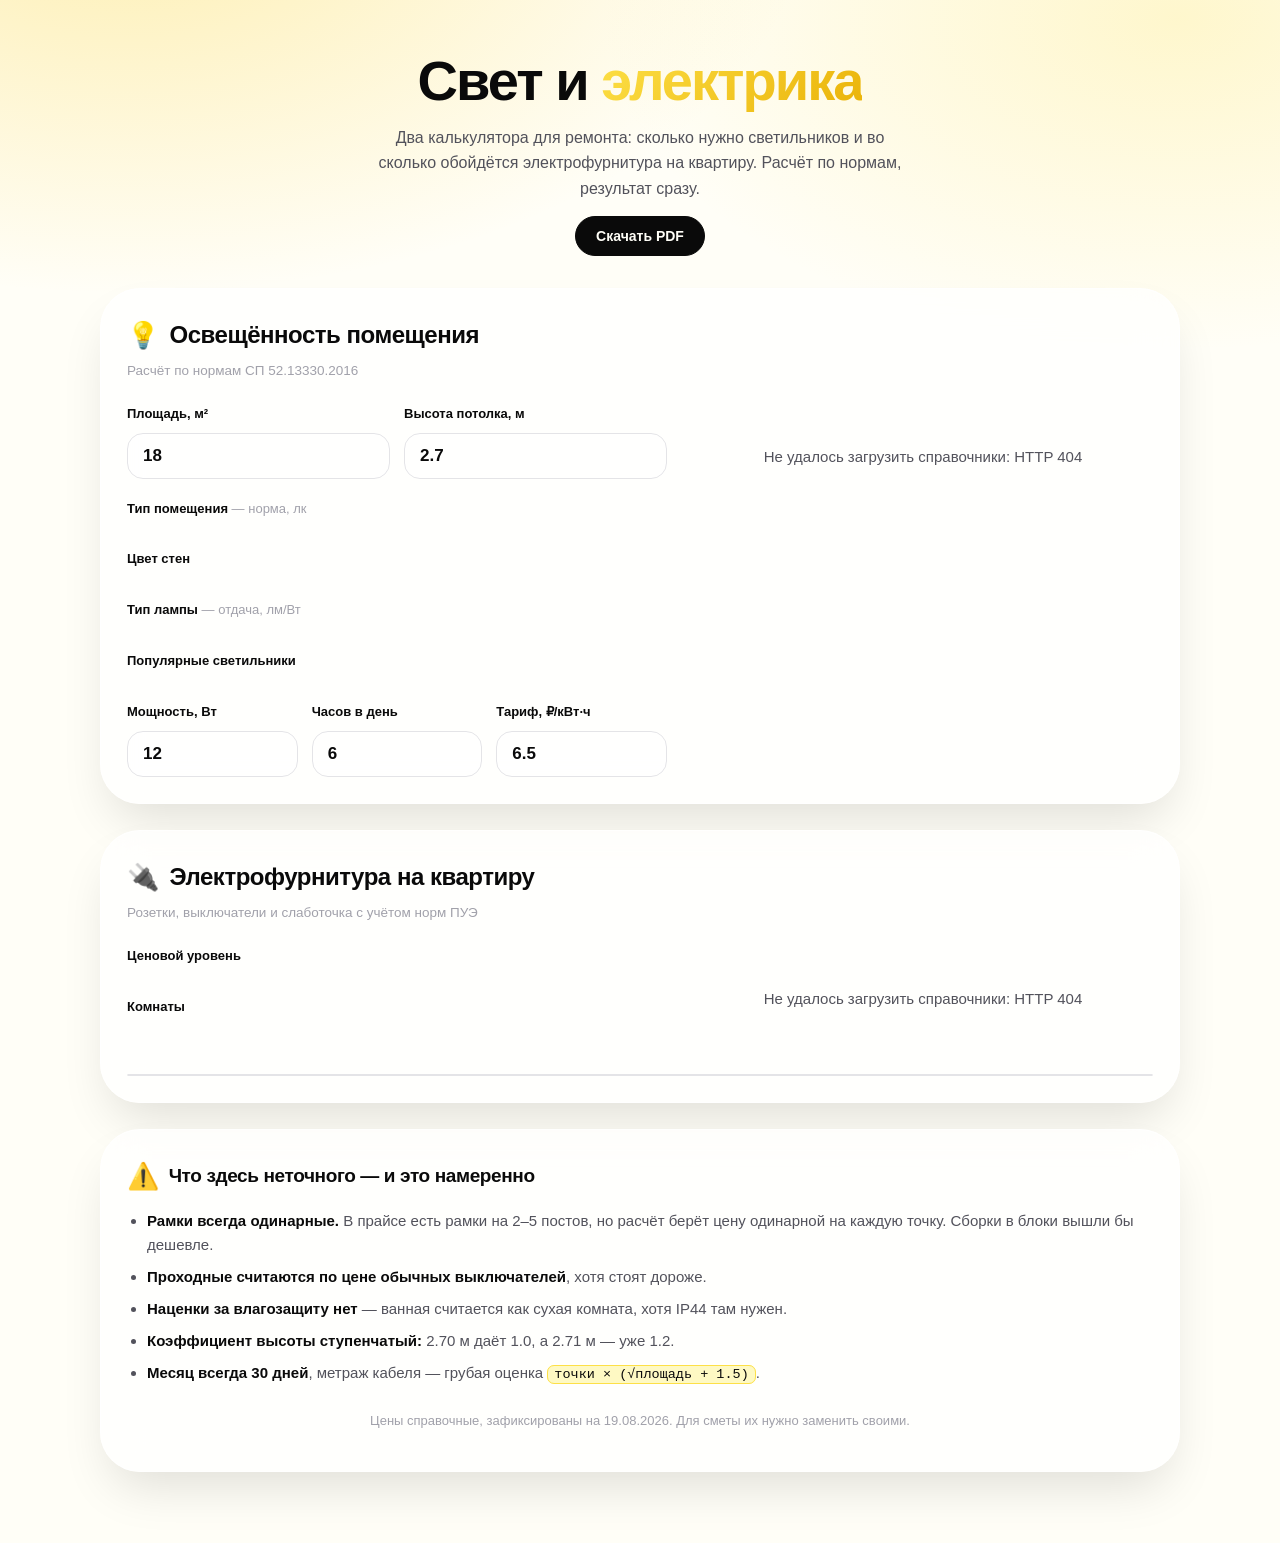
==== commit d8b17b6d: "только PDF, и в нём теперь весь калькулятор Excel-выгрузка убрана вместе с ClosedXML и эндпоинтом.  " ====
--- a/src/Domeo.Calculators.Web/wwwroot/index.html
+++ b/src/Domeo.Calculators.Web/wwwroot/index.html
@@ -319,8 +319,7 @@
       электрофурнитура на квартиру. Расчёт по нормам, результат сразу.
     </p>
     <div class="toolbar">
-      <button type="button" class="btn" id="btn-xlsx">Скачать Excel</button>
-      <button type="button" class="btn secondary" id="btn-pdf">Скачать PDF</button>
+      <button type="button" class="btn" id="btn-pdf">Скачать PDF</button>
     </div>
   </header>
 
@@ -786,9 +785,6 @@
     });
   }
 
-  document.getElementById("btn-xlsx").addEventListener("click", function () {
-    downloadReport("btn-xlsx", "api/report/xlsx", "domeo-raschet.xlsx");
-  });
   document.getElementById("btn-pdf").addEventListener("click", function () {
     downloadReport("btn-pdf", "api/report/pdf", "domeo-raschet.pdf");
   });
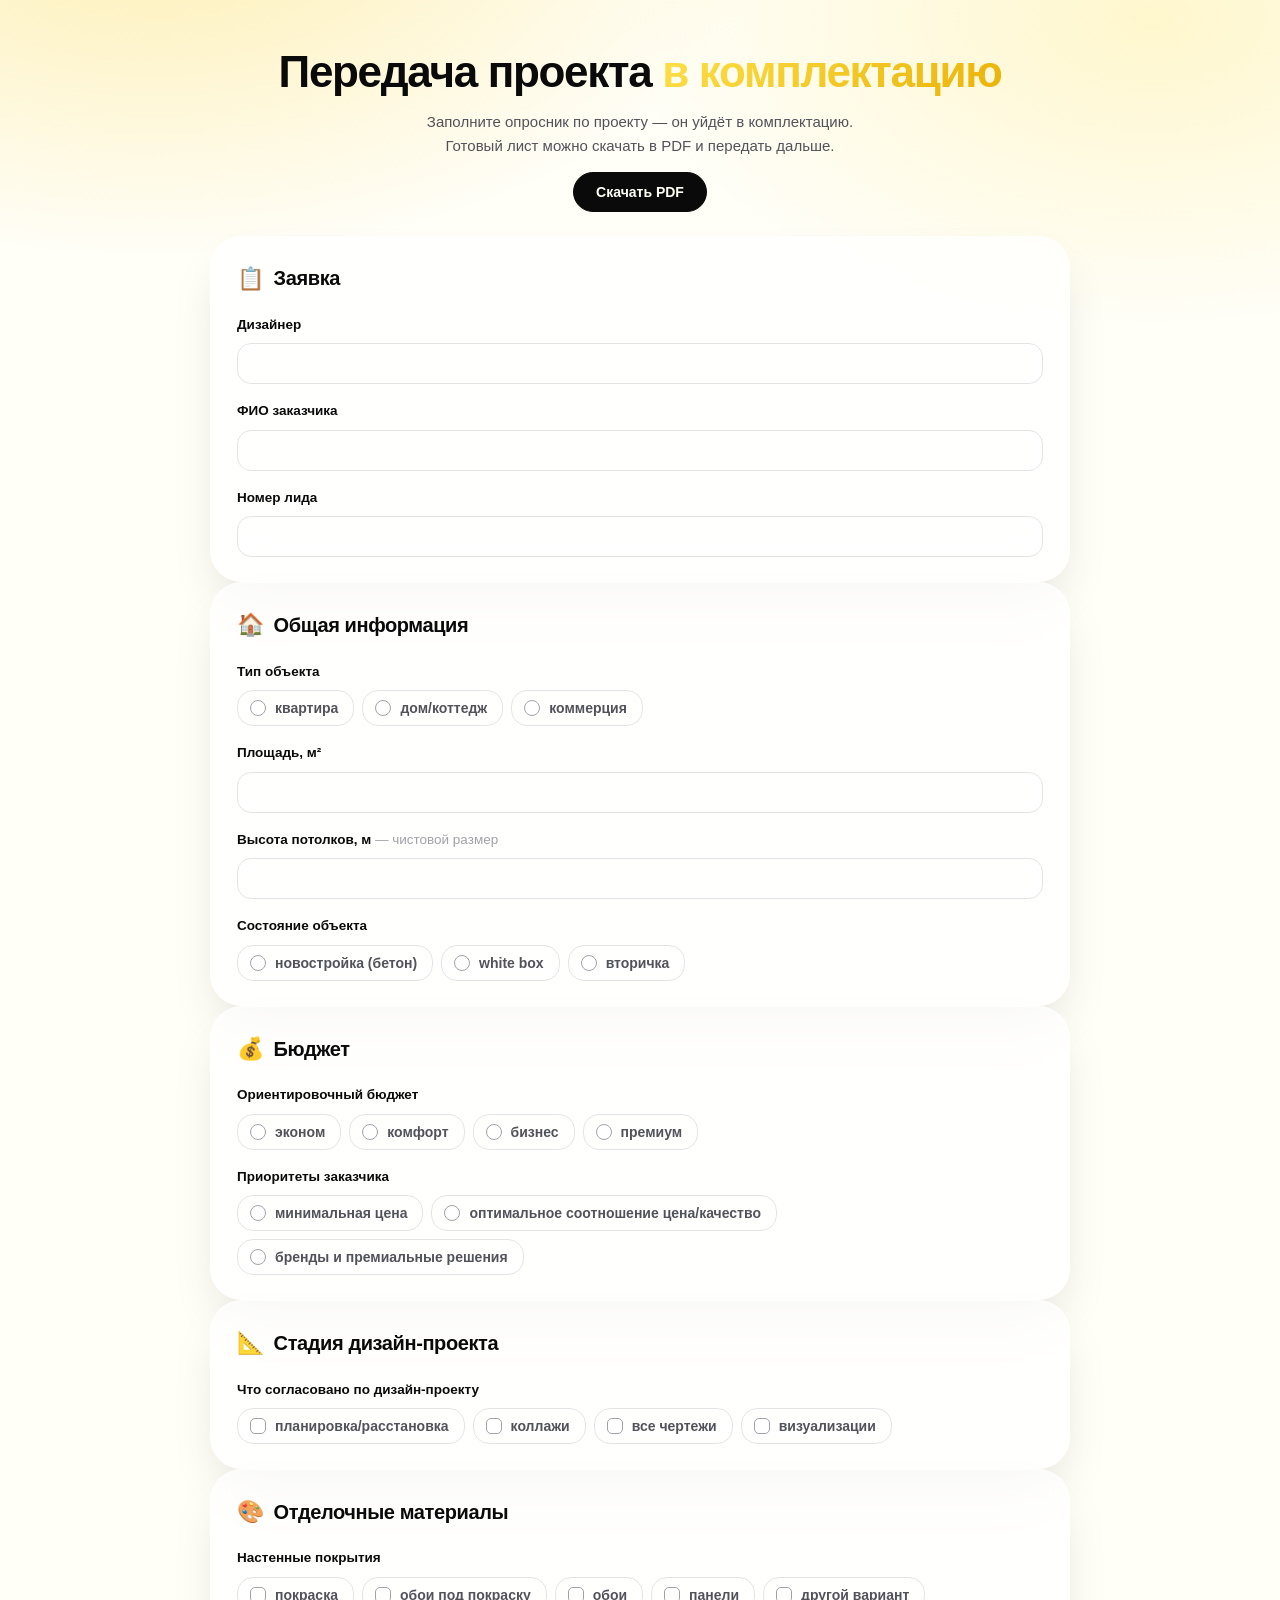
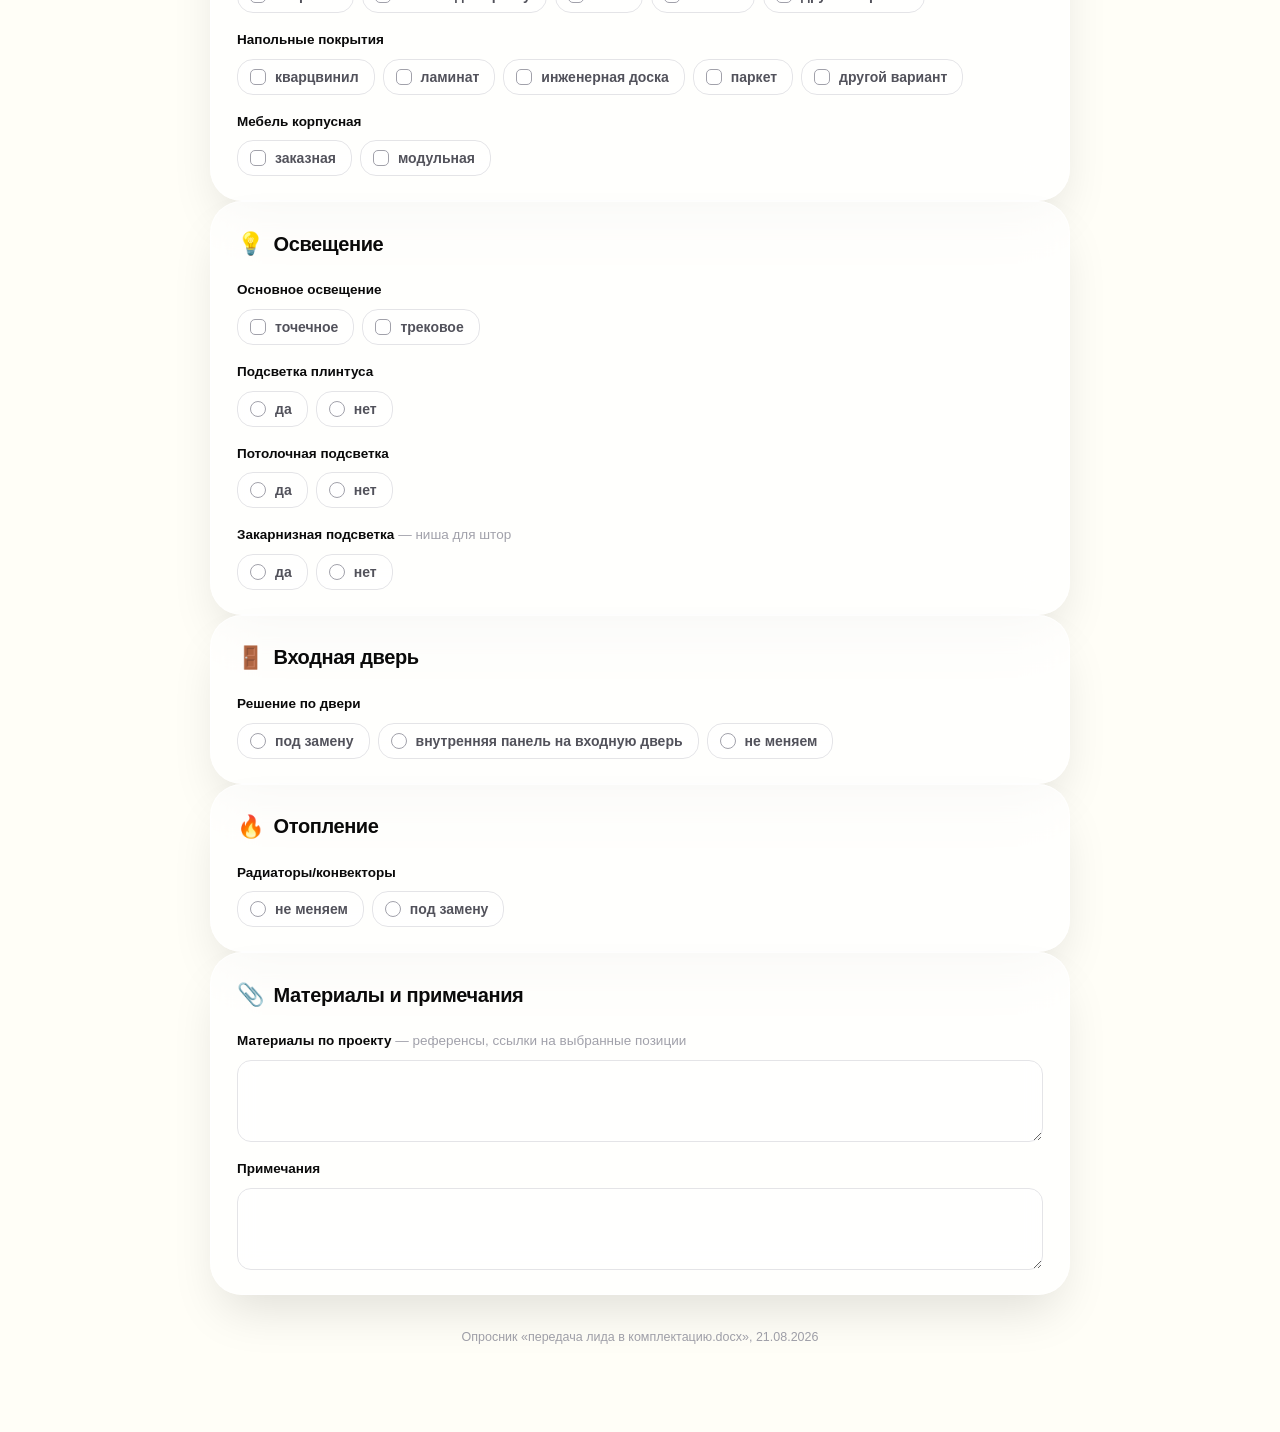
==== commit 3896f0ed: "на странице опросник передачи в комплектацию вместо калькуляторов План поменялся: страница теперь оп" ====
--- a/src/Domeo.Calculators.Web/wwwroot/index.html
+++ b/src/Domeo.Calculators.Web/wwwroot/index.html
@@ -3,7 +3,7 @@
 <head>
 <meta charset="utf-8">
 <meta name="viewport" content="width=device-width, initial-scale=1">
-<title>Свет и электрика — Domeo</title>
+<title>Передача проекта в комплектацию</title>
 <style>
   :root {
     --ground: #FFFEF7;
@@ -41,12 +41,9 @@
       --ink-3: #71717A;
       --line: #26262A;
       --line-2: #2C2C31;
-      --yellow: #FACC15;
-      --yellow-deep: #FDE047;
       --yellow-pale: rgba(250, 204, 21, 0.14);
       --yellow-line: rgba(250, 204, 21, 0.55);
-      --hero: linear-gradient(135deg, #FDE047 0%, #EAB308 100%);
-      --hero-ink: #0A0A0A;
+      --yellow-deep: #FDE047;
       --shadow: 0 25px 50px -12px rgba(0, 0, 0, 0.65);
       --shadow-sm: 0 4px 14px -6px rgba(0, 0, 0, 0.6);
       --bloom-1: rgba(250, 204, 21, 0.13);
@@ -65,12 +62,9 @@
     --ink-3: #71717A;
     --line: #26262A;
     --line-2: #2C2C31;
-    --yellow: #FACC15;
-    --yellow-deep: #FDE047;
     --yellow-pale: rgba(250, 204, 21, 0.14);
     --yellow-line: rgba(250, 204, 21, 0.55);
-    --hero: linear-gradient(135deg, #FDE047 0%, #EAB308 100%);
-    --hero-ink: #0A0A0A;
+    --yellow-deep: #FDE047;
     --shadow: 0 25px 50px -12px rgba(0, 0, 0, 0.65);
     --shadow-sm: 0 4px 14px -6px rgba(0, 0, 0, 0.6);
     --bloom-1: rgba(250, 204, 21, 0.13);
@@ -83,8 +77,8 @@
     margin: 0;
     min-height: 100vh;
     background:
-      radial-gradient(1100px 620px at 10% -10%, var(--bloom-1), transparent 62%),
-      radial-gradient(900px 520px at 92% 2%, var(--bloom-2), transparent 64%),
+      radial-gradient(1000px 560px at 12% -10%, var(--bloom-1), transparent 62%),
+      radial-gradient(820px 480px at 90% 2%, var(--bloom-2), transparent 64%),
       var(--ground);
     background-attachment: fixed;
     color: var(--ink);
@@ -94,216 +88,146 @@
     -webkit-font-smoothing: antialiased;
   }
 
-  .wrap { max-width: 1120px; margin: 0 auto; padding: 40px 20px 72px; display: flex; flex-direction: column; gap: 26px; }
+  .wrap { max-width: 900px; margin: 0 auto; padding: 40px 20px 72px; display: flex; flex-direction: column; gap: 20px; }
 
   /* ---------- шапка ---------- */
-  .masthead { text-align: center; display: flex; flex-direction: column; align-items: center; gap: 14px; padding: 12px 0 6px; }
-
-
-  h1 { margin: 0; font-size: clamp(34px, 6vw, 56px); font-weight: 900; letter-spacing: -0.035em; line-height: 1.05; text-wrap: balance; }
+  .masthead { display: flex; flex-direction: column; align-items: center; text-align: center; gap: 14px; padding: 8px 0 4px; }
+
+  h1 {
+    margin: 0; font-size: clamp(28px, 4.6vw, 44px); font-weight: 900;
+    letter-spacing: -0.03em; line-height: 1.08; text-wrap: balance;
+  }
+
   h1 em { font-style: normal; background: var(--hero); -webkit-background-clip: text; background-clip: text; color: transparent; }
 
-  .lede { margin: 0; max-width: 60ch; color: var(--ink-2); font-size: 16px; }
-
-  /* ---------- карточка-прибор ---------- */
+  .lede { margin: 0; max-width: 56ch; color: var(--ink-2); }
+
+  .btn {
+    display: inline-flex; align-items: center; gap: 8px;
+    padding: 11px 22px; border-radius: 999px; cursor: pointer;
+    font-family: inherit; font-size: 14px; font-weight: 700;
+    border: 1px solid var(--ink); background: var(--ink); color: var(--ground);
+    transition: transform 0.12s, opacity 0.15s;
+  }
+
+  .btn:hover { transform: translateY(-1px); }
+  .btn:focus-visible { outline: 2px solid var(--yellow-deep); outline-offset: 3px; }
+  .btn[disabled] { opacity: 0.55; cursor: progress; transform: none; }
+
+  /* ---------- карточка раздела ---------- */
   .card {
     background: var(--card);
     backdrop-filter: blur(22px);
     -webkit-backdrop-filter: blur(22px);
     border: 1px solid var(--card-border);
-    border-radius: 40px;
+    border-radius: 32px;
     box-shadow: var(--shadow);
-    padding: 26px;
-  }
-
-  @media (max-width: 640px) { .card { border-radius: 28px; padding: 20px; } }
+    padding: 24px 26px;
+  }
+
+  @media (max-width: 640px) { .card { border-radius: 24px; padding: 18px; } }
 
   .card > h2 {
-    margin: 0 0 4px; font-size: 24px; font-weight: 800; letter-spacing: -0.02em;
-    display: flex; align-items: center; gap: 11px; flex-wrap: wrap;
-  }
-
-  .card > h2 .ic { font-size: 26px; }
-
-  .card > .sub { margin: 0 0 22px; color: var(--ink-3); font-size: 13.5px; }
-
-  .panel { display: grid; grid-template-columns: minmax(0, 1.08fr) minmax(0, 0.92fr); gap: 26px; }
-  @media (max-width: 860px) { .panel { grid-template-columns: minmax(0, 1fr); } }
-
-  .stack { display: flex; flex-direction: column; gap: 20px; min-width: 0; }
-
-  /* ---------- поля ---------- */
+    margin: 0 0 18px; font-size: 20px; font-weight: 800; letter-spacing: -0.02em;
+    display: flex; align-items: center; gap: 10px;
+  }
+
+  .card > h2 .ic { font-size: 22px; }
+
+  .fields { display: flex; flex-direction: column; gap: 16px; }
+
+  /* ---------- поле ---------- */
   .field { display: flex; flex-direction: column; gap: 8px; min-width: 0; }
 
-  .field > label, .glabel { font-size: 13px; font-weight: 700; color: var(--ink); }
-  .glabel .muted { font-weight: 400; color: var(--ink-3); }
-
-  .row { display: grid; grid-template-columns: repeat(auto-fit, minmax(130px, 1fr)); gap: 14px; }
-
-  input[type="number"] {
-    width: 100%; padding: 12px 15px;
+  .field > label, .field > .glabel {
+    font-size: 13.5px; font-weight: 700; color: var(--ink);
+  }
+
+  .field .hint { font-weight: 400; color: var(--ink-3); }
+
+  input[type="text"], textarea {
+    width: 100%; padding: 11px 15px;
     background: var(--inner); color: var(--ink);
+    border: 1px solid var(--line-2); border-radius: 14px;
+    font-family: inherit; font-size: 15px; font-weight: 600;
+    transition: border-color 0.15s, box-shadow 0.15s;
+  }
+
+  textarea { min-height: 82px; resize: vertical; font-weight: 400; line-height: 1.5; }
+
+  input[type="text"]::placeholder, textarea::placeholder { color: var(--ink-3); font-weight: 400; }
+
+  input[type="text"]:hover, textarea:hover { border-color: var(--yellow-line); }
+
+  input[type="text"]:focus, textarea:focus {
+    outline: none; border-color: var(--yellow); box-shadow: 0 0 0 3px var(--yellow-pale);
+  }
+
+  /* ---------- варианты ---------- */
+  .options { display: flex; flex-wrap: wrap; gap: 8px; }
+
+  .opt {
+    display: inline-flex; align-items: center; gap: 9px;
+    padding: 9px 15px 9px 12px;
+    background: var(--inner); color: var(--ink-2);
     border: 1px solid var(--line-2); border-radius: 16px;
-    font-family: inherit; font-size: 17px; font-weight: 600;
-    font-variant-numeric: tabular-nums;
-    transition: border-color 0.15s, box-shadow 0.15s;
-  }
-
-  input[type="number"]:hover { border-color: var(--yellow-line); }
-
-  input[type="number"]:focus {
-    outline: none; border-color: var(--yellow);
-    box-shadow: 0 0 0 3px var(--yellow-pale);
-  }
-
-  .chip:focus-visible, .toggle:focus-visible { outline: 2px solid var(--yellow-deep); outline-offset: 2px; }
-
-  .group { display: flex; flex-direction: column; gap: 10px; min-width: 0; }
-  .chips { display: flex; flex-wrap: wrap; gap: 8px; }
-
-  .chip {
-    display: inline-flex; align-items: center; gap: 7px;
-    padding: 10px 14px;
-    background: var(--inner); color: var(--ink-2);
-    border: 1px solid var(--line-2); border-radius: 18px;
-    font-family: inherit; font-size: 13.5px; font-weight: 600;
-    cursor: pointer;
+    font-family: inherit; font-size: 14px; font-weight: 600;
+    cursor: pointer; text-align: left;
     transition: transform 0.12s, border-color 0.15s, background 0.15s, box-shadow 0.15s;
   }
 
-  .chip:hover { border-color: var(--yellow-line); color: var(--ink); transform: translateY(-1px); }
-
-  .chip[aria-pressed="true"] {
-    background: var(--yellow-pale);
-    border-color: var(--yellow);
-    color: var(--ink);
+  .opt:hover { border-color: var(--yellow-line); color: var(--ink); transform: translateY(-1px); }
+  .opt:focus-visible { outline: 2px solid var(--yellow-deep); outline-offset: 2px; }
+
+  .opt[aria-pressed="true"] {
+    background: var(--yellow-pale); border-color: var(--yellow); color: var(--ink);
     box-shadow: 0 0 0 3px var(--yellow-pale), var(--shadow-sm);
   }
 
-  .chip .ic { font-size: 16px; }
-
-  /* образец цвета стен — в оригинале кружок серого тона */
-  .swatch { width: 15px; height: 15px; border-radius: 50%; border: 1px solid rgba(10,10,10,0.22); }
-  .swatch[data-tone="light"]  { background: #F4F4F5; }
-  .swatch[data-tone="medium"] { background: #A1A1AA; }
-  .swatch[data-tone="dark"]   { background: #3F3F46; }
-  .chip .sub { color: var(--ink-3); font-weight: 500; font-variant-numeric: tabular-nums; }
-  .chip[aria-pressed="true"] .sub { color: var(--ink-2); }
-
-  /* ---------- табло ---------- */
-  .hero {
-    background: var(--hero); color: var(--hero-ink);
-    border-radius: 30px; padding: 26px 24px;
-    text-align: center; box-shadow: var(--shadow-sm);
-  }
-
-  .hero .value { font-size: clamp(44px, 8vw, 60px); font-weight: 900; line-height: 1; letter-spacing: -0.04em; font-variant-numeric: tabular-nums; }
-  .hero .caption { margin-top: 7px; font-size: 13.5px; font-weight: 600; opacity: 0.78; }
-
-  dl.metrics { margin: 18px 0 0; display: flex; flex-direction: column; gap: 2px; }
-
-  dl.metrics > div {
-    display: flex; align-items: baseline; gap: 12px;
-    padding: 10px 2px; border-bottom: 1px solid var(--line);
-  }
-
-  dl.metrics > div:last-child { border-bottom: none; }
-  dl.metrics dt { font-size: 14px; color: var(--ink-2); }
-  dl.metrics .sp { flex: 1; }
-  dl.metrics dd { margin: 0; font-size: 15.5px; font-weight: 800; font-variant-numeric: tabular-nums; white-space: nowrap; }
-
-  .empty { color: var(--ink-2); text-align: center; padding: 26px 10px; }
-
-  /* ---------- схема размещения ---------- */
-  .placement { margin-top: 18px; padding-top: 18px; border-top: 1px solid var(--line); }
-  .placement > .glabel { display: block; margin-bottom: 11px; }
-  .placement .grid { display: grid; grid-template-columns: repeat(4, minmax(0, 1fr)); gap: 7px; }
-
-  .placement .cell {
-    aspect-ratio: 1; border-radius: 12px; background: var(--hero);
+  /* Клетка и точка — чтобы на бумаге было видно, что множественный выбор, а что один. */
+  .mark {
+    width: 16px; height: 16px; flex: none;
+    border: 1.5px solid var(--ink-3); background: var(--card-solid);
     display: flex; align-items: center; justify-content: center;
-    font-size: 12px; font-weight: 800; color: var(--hero-ink);
-    box-shadow: var(--shadow-sm);
-  }
-
-  .placement .cell.more { background: var(--inner); border: 1px solid var(--line-2); color: var(--ink-2); box-shadow: none; }
-  .placement .note { margin: 11px 0 0; font-size: 12.5px; color: var(--ink-3); }
-
-  /* ---------- комнаты ---------- */
-  .rooms { display: grid; grid-template-columns: repeat(auto-fit, minmax(250px, 1fr)); gap: 14px; }
-
-  .room {
-    background: var(--inner); border: 1px solid var(--line-2); border-radius: 24px;
-    padding: 16px; display: flex; flex-direction: column; gap: 13px; min-width: 0;
-    transition: border-color 0.15s, background 0.15s;
-  }
-
-  .room[data-on="true"] { border-color: var(--yellow); background: var(--yellow-pale); }
-
-  .room > header { display: flex; align-items: center; gap: 9px; }
-  .room h3 { margin: 0; font-size: 15px; font-weight: 800; display: flex; align-items: center; gap: 8px; }
-  .room h3 .ic { font-size: 19px; }
-
-  .toggle {
-    margin-left: auto; width: 44px; height: 25px; padding: 3px; border-radius: 999px;
-    border: 1px solid var(--line-2); background: var(--card-solid); cursor: pointer; display: flex;
-    transition: background 0.16s, border-color 0.16s;
-  }
-
-  .toggle[aria-pressed="true"] { background: var(--yellow); border-color: var(--yellow-deep); }
-  .toggle .knob { width: 17px; height: 17px; border-radius: 50%; background: #FFFFFF; box-shadow: 0 1px 3px rgba(10,10,10,0.35); transition: transform 0.16s; }
-  .toggle[aria-pressed="true"] .knob { transform: translateX(19px); }
-
-  .room .grid { display: grid; grid-template-columns: repeat(3, minmax(0, 1fr)); gap: 9px; }
-  .room .field > label { font-size: 11px; font-weight: 600; color: var(--ink-2); }
-  .room input[type="number"] { padding: 8px 10px; font-size: 14px; border-radius: 13px; background: var(--card-solid); }
-  .room .hint { font-size: 11.5px; color: var(--ink-3); }
-  .room-desc { margin: 0; font-size: 11.5px; line-height: 1.45; color: var(--ink-3); }
-
-  /* ---------- таблица ---------- */
-  .table-scroll { overflow-x: auto; margin-top: 22px; border-radius: 24px; border: 1px solid var(--line-2); }
-  table { width: 100%; border-collapse: collapse; font-variant-numeric: tabular-nums; }
-
-  th, td { padding: 12px 14px; text-align: right; font-size: 14px; white-space: nowrap; }
-  th { background: var(--yellow-pale); font-size: 12px; font-weight: 700; color: var(--ink); }
-  th:first-child, td:first-child { text-align: left; }
-  tbody tr { border-top: 1px solid var(--line); }
-  tbody td { font-weight: 600; }
-  tfoot tr { border-top: 2px solid var(--yellow); }
-  tfoot td { font-weight: 900; background: var(--yellow-pale); }
+    font-size: 11px; font-weight: 900; line-height: 1; color: transparent;
+  }
+
+  .mark.box { border-radius: 5px; }
+  .mark.dot { border-radius: 50%; }
+
+  .opt[aria-pressed="true"] .mark {
+    border-color: var(--ink); background: var(--yellow); color: var(--ink);
+  }
+
+  .other-note { margin-top: 8px; }
 
   /* ---------- сноска ---------- */
-  .notes { display: flex; flex-direction: column; gap: 12px; }
-  .notes h2 { margin: 0; font-size: 19px; font-weight: 800; display: flex; align-items: center; gap: 10px; }
-  .notes ul { margin: 0; padding-left: 20px; display: flex; flex-direction: column; gap: 8px; }
-  .notes li { color: var(--ink-2); }
-  .notes strong { color: var(--ink); font-weight: 700; }
-
-  code {
-    font-family: Consolas, ui-monospace, monospace; font-size: 0.9em;
-    background: var(--yellow-pale); border: 1px solid var(--yellow-line);
-    padding: 1px 6px; border-radius: 7px; color: var(--ink);
-  }
-
-  .foot { color: var(--ink-3); font-size: 13px; text-align: center; }
-
-  /* ---------- кнопки отчёта ---------- */
-  .toolbar { display: flex; flex-wrap: wrap; gap: 10px; justify-content: center; }
-
-  .btn {
-    display: inline-flex; align-items: center; gap: 8px;
-    padding: 11px 20px; border-radius: 999px; cursor: pointer;
-    font-family: inherit; font-size: 14px; font-weight: 700;
-    border: 1px solid var(--ink); background: var(--ink); color: var(--ground);
-    transition: transform 0.12s, opacity 0.15s;
-  }
-
-  .btn:hover { transform: translateY(-1px); }
-  .btn:focus-visible { outline: 2px solid var(--yellow-deep); outline-offset: 3px; }
-  .btn[disabled] { opacity: 0.55; cursor: progress; transform: none; }
-
-  .btn.secondary { background: var(--yellow); border-color: var(--yellow-deep); color: var(--ink); }
-
+  .foot { color: var(--ink-3); font-size: 12.5px; text-align: center; }
+
+  /* ---------- печать: та же вёрстка, ужатая под A4 ---------- */
+  @media print {
+    @page { size: A4; margin: 9mm; }
+
+    body {
+      -webkit-print-color-adjust: exact;
+      print-color-adjust: exact;
+      background-attachment: initial;
+    }
+
+    /* Держим экранную ширину и масштабируем целиком, иначе на ширине листа
+       сработали бы мобильные правила и вёрстка стала бы другой. */
+    .wrap { width: 900px; max-width: none; zoom: 0.82; padding: 0 0 8px; gap: 14px; }
+
+    .btn { display: none !important; }
+
+    .card { border-radius: 22px; }
+    .field, .card > h2 { break-inside: avoid; page-break-inside: avoid; }
+    .card > h2 { break-after: avoid; page-break-after: avoid; }
+
+    /* Пустые поля должны читаться как место для заполнения от руки. */
+    input[type="text"], textarea { background: #FFFFFF; }
+    textarea { min-height: 0; }
+  }
 
   @media (prefers-reduced-motion: reduce) { * { transition: none !important; } }
 </style>
@@ -311,489 +235,214 @@
 <body>
 
 <div class="wrap">
-
   <header class="masthead">
-    <h1>Свет и <em>электрика</em></h1>
-    <p class="lede">
-      Два калькулятора для ремонта: сколько нужно светильников и во сколько обойдётся
-      электрофурнитура на квартиру. Расчёт по нормам, результат сразу.
-    </p>
-    <div class="toolbar">
-      <button type="button" class="btn" id="btn-pdf">Скачать PDF</button>
-    </div>
+    <h1 id="title">Передача проекта <em>в комплектацию</em></h1>
+    <p class="lede" id="lede"></p>
+    <button type="button" class="btn" id="btn-pdf">Скачать PDF</button>
   </header>
 
-  <section class="card">
-    <h2><span class="ic">💡</span> Освещённость помещения</h2>
-    <p class="sub">Расчёт по нормам СП 52.13330.2016</p>
-
-    <div class="panel">
-      <div class="stack">
-        <div class="row">
-          <div class="field">
-            <label for="l-area">Площадь, м²</label>
-            <input type="number" id="l-area" min="1" max="500" step="0.5" value="18">
-          </div>
-          <div class="field">
-            <label for="l-height">Высота потолка, м</label>
-            <input type="number" id="l-height" min="2" max="6" step="0.1" value="2.7">
-          </div>
-        </div>
-
-        <div class="group">
-          <span class="glabel" id="l-room-label">Тип помещения <span class="muted">— норма, лк</span></span>
-          <div class="chips" id="l-rooms" role="group" aria-labelledby="l-room-label"></div>
-        </div>
-
-        <div class="group">
-          <span class="glabel" id="l-wall-label">Цвет стен</span>
-          <div class="chips" id="l-walls" role="group" aria-labelledby="l-wall-label"></div>
-        </div>
-
-        <div class="group">
-          <span class="glabel" id="l-lamp-label">Тип лампы <span class="muted">— отдача, лм/Вт</span></span>
-          <div class="chips" id="l-lamps" role="group" aria-labelledby="l-lamp-label"></div>
-        </div>
-
-        <div class="group">
-          <span class="glabel" id="l-preset-label">Популярные светильники</span>
-          <div class="chips" id="l-presets" role="group" aria-labelledby="l-preset-label"></div>
-        </div>
-
-        <div class="row">
-          <div class="field">
-            <label for="l-watt">Мощность, Вт</label>
-            <input type="number" id="l-watt" min="1" max="500" step="1" value="12">
-          </div>
-          <div class="field">
-            <label for="l-hours">Часов в день</label>
-            <input type="number" id="l-hours" min="1" max="24" step="1" value="6">
-          </div>
-          <div class="field">
-            <label for="l-tariff">Тариф, ₽/кВт·ч</label>
-            <input type="number" id="l-tariff" min="0" step="0.1" value="6.5">
-          </div>
-        </div>
-      </div>
-
-      <div id="l-readout" aria-live="polite"></div>
-    </div>
-  </section>
-
-  <section class="card">
-    <h2><span class="ic">🔌</span> Электрофурнитура на квартиру</h2>
-    <p class="sub">Розетки, выключатели и слаботочка с учётом норм ПУЭ</p>
-
-    <div class="panel">
-      <div class="stack">
-        <div class="group">
-          <span class="glabel" id="e-tier-label">Ценовой уровень</span>
-          <div class="chips" id="e-tiers" role="group" aria-labelledby="e-tier-label"></div>
-        </div>
-        <div class="group">
-          <span class="glabel">Комнаты</span>
-          <div class="rooms" id="e-rooms"></div>
-        </div>
-      </div>
-
-      <div id="e-readout" aria-live="polite"></div>
-    </div>
-
-    <div class="table-scroll"><table id="e-table"></table></div>
-  </section>
-
-  <section class="card notes">
-    <h2><span class="ic">⚠️</span> Что здесь неточного — и это намеренно</h2>
-    <ul>
-      <li><strong>Рамки всегда одинарные.</strong> В прайсе есть рамки на 2–5 постов, но расчёт
-        берёт цену одинарной на каждую точку. Сборки в блоки вышли бы дешевле.</li>
-      <li><strong>Проходные считаются по цене обычных выключателей</strong>, хотя стоят дороже.</li>
-      <li><strong>Наценки за влагозащиту нет</strong> — ванная считается как сухая комната,
-        хотя IP44 там нужен.</li>
-      <li><strong>Коэффициент высоты ступенчатый:</strong> 2.70 м даёт 1.0, а 2.71 м — уже 1.2.</li>
-      <li><strong>Месяц всегда 30 дней</strong>, метраж кабеля — грубая оценка
-        <code>точки × (√площадь + 1.5)</code>.</li>
-    </ul>
-    <p class="foot">Цены справочные, зафиксированы на 19.08.2026. Для сметы их нужно заменить своими.</p>
-  </section>
-
+  <div id="form"></div>
+
+  <p class="foot" id="foot"></p>
 </div>
 
 <script>
-const nf = new Intl.NumberFormat("ru-RU");
-let ref = null;
-let light = { roomType: "living", wallColor: "light", lampType: "led" };
-// Оригинал держит выбранный пресет отдельным состоянием и сбрасывает его,
-// когда мощность правят руками. Сравнивать по ваттам нельзя: 36 Вт у двух пресетов.
-let selectedPreset = null;
-let tier = "budget";
-let rooms = {};
-let roomOrder = [];
-let presetByKey = {};
-
-function num(id) { return parseFloat(document.getElementById(id).value); }
-
-// Русское склонение по числу: 1 светильник, 2 светильника, 5 светильников.
-function plural(count, one, few, many) {
-  const lastTwo = count % 100;
-  const last = count % 10;
-  if (last === 1 && lastTwo !== 11) return one;
-  if (last >= 2 && last <= 4 && (lastTwo < 12 || lastTwo > 14)) return few;
-  return many;
-}
-
-function metric(term, value) {
-  return "<div><dt>" + term + "</dt><span class='sp'></span><dd>" + value + "</dd></div>";
-}
-
-// Схема размещения — как в оригинале: до 24 плиток, дальше «+N».
-function placement(r, area) {
-  const shown = Math.min(r.fixtureCount, 24);
-  let cells = "";
-  for (let i = 1; i <= shown; i++) cells += "<div class='cell'>" + i + "</div>";
-  if (r.fixtureCount > 24) cells += "<div class='cell more'>+" + (r.fixtureCount - 24) + "</div>";
-
-  const perFixture = r.fixtureCount > 1
-    ? " (~" + r.areaPerFixtureFormatted + " м² на светильник)" : "";
-
-  return "<div class='placement'><span class='glabel'>Рекомендация по размещению</span>" +
-    "<div class='grid'>" + cells + "</div>" +
-    "<p class='note'>Равномерно распределите " + r.fixtureCount + " " +
-    plural(r.fixtureCount, "светильник", "светильника", "светильников") +
-    " по площади " + area + " м²" + perFixture + "</p></div>";
-}
-
-async function post(url, body) {
-  const res = await fetch(url, {
-    method: "POST",
-    headers: { "Content-Type": "application/json" },
-    body: JSON.stringify(body)
-  });
-  if (!res.ok) throw new Error("HTTP " + res.status);
-  return res.json();
-}
-
-function debounce(fn, ms) {
-  let t = null;
-  return function () { clearTimeout(t); t = setTimeout(fn, ms); };
-}
-
-async function renderLighting() {
-  const box = document.getElementById("l-readout");
+let schema = null;
+const state = {};
+
+// ---------- сборка формы из описания ----------
+function fieldNode(field) {
+  const wrap = document.createElement("div");
+  wrap.className = "field";
+
+  const hint = field.hint ? " <span class='hint'>— " + field.hint + "</span>" : "";
+
+  if (field.type === "text" || field.type === "textarea") {
+    const id = "f-" + field.id;
+    const label = document.createElement("label");
+    label.setAttribute("for", id);
+    label.innerHTML = field.label + hint;
+    wrap.appendChild(label);
+
+    const input = document.createElement(field.type === "textarea" ? "textarea" : "input");
+    if (field.type === "text") input.type = "text";
+    input.id = id;
+    input.value = state[field.id] || "";
+    input.addEventListener("input", function () {
+      state[field.id] = input.value;
+      if (field.type === "textarea") grow(input);
+    });
+    wrap.appendChild(input);
+    if (field.type === "textarea") requestAnimationFrame(function () { grow(input); });
+    return wrap;
+  }
+
+  const legend = document.createElement("span");
+  legend.className = "glabel";
+  legend.innerHTML = field.label + hint;
+  wrap.appendChild(legend);
+
+  const options = document.createElement("div");
+  options.className = "options";
+  options.setAttribute("role", "group");
+  options.setAttribute("aria-label", field.label);
+
+  const multi = field.type === "multi";
+  const list = field.other ? field.options.concat(["другой вариант"]) : field.options;
+
+  for (const option of list) {
+    const button = document.createElement("button");
+    button.type = "button";
+    button.className = "opt";
+    button.setAttribute("aria-pressed", String(isPicked(field, option)));
+
+    const mark = document.createElement("span");
+    mark.className = "mark " + (multi ? "box" : "dot");
+    mark.textContent = multi ? "✓" : "●";
+    button.appendChild(mark);
+    button.appendChild(document.createTextNode(option));
+
+    button.addEventListener("click", function () {
+      pick(field, option);
+      render();
+    });
+
+    options.appendChild(button);
+  }
+
+  wrap.appendChild(options);
+
+  // «Другой вариант» без поля для текста бесполезен — открываем строку.
+  if (field.other && isPicked(field, "другой вариант")) {
+    const note = document.createElement("input");
+    note.type = "text";
+    note.className = "other-note";
+    note.placeholder = "Что именно";
+    note.value = state[field.id + "Other"] || "";
+    note.addEventListener("input", function () { state[field.id + "Other"] = note.value; });
+    wrap.appendChild(note);
+  }
+
+  return wrap;
+}
+
+function isPicked(field, option) {
+  const value = state[field.id];
+  if (field.type === "multi") return Array.isArray(value) && value.indexOf(option) !== -1;
+  return value === option;
+}
+
+function pick(field, option) {
+  if (field.type !== "multi") {
+    state[field.id] = state[field.id] === option ? null : option;   // повторный клик снимает выбор
+    return;
+  }
+
+  const current = Array.isArray(state[field.id]) ? state[field.id].slice() : [];
+  const at = current.indexOf(option);
+  if (at === -1) current.push(option);
+  else current.splice(at, 1);
+  state[field.id] = current;
+}
+
+function grow(textarea) {
+  textarea.style.height = "auto";
+  textarea.style.height = textarea.scrollHeight + 2 + "px";
+}
+
+function render() {
+  const host = document.getElementById("form");
+  const focused = document.activeElement ? document.activeElement.id : null;
+  host.innerHTML = "";
+
+  for (const section of schema.sections) {
+    const card = document.createElement("section");
+    card.className = "card";
+
+    const heading = document.createElement("h2");
+    heading.innerHTML = "<span class='ic'>" + section.icon + "</span>";
+    heading.appendChild(document.createTextNode(section.title));
+    card.appendChild(heading);
+
+    const fields = document.createElement("div");
+    fields.className = "fields";
+    for (const field of section.fields) fields.appendChild(fieldNode(field));
+    card.appendChild(fields);
+
+    host.appendChild(card);
+  }
+
+  if (focused) {
+    const restored = document.getElementById(focused);
+    if (restored) restored.focus();
+  }
+}
+
+// ---------- печать: состояние приходит в адресе ----------
+function applyPrintState() {
+  const raw = new URLSearchParams(location.search).get("print");
+  if (!raw) return;
+
   try {
-    const data = await post("api/lighting", {
-      area: num("l-area"), height: num("l-height"),
-      roomType: light.roomType, wallColor: light.wallColor, lampType: light.lampType,
-      fixtureWatt: num("l-watt"), hoursPerDay: num("l-hours"), tariff: num("l-tariff")
-    });
-
-    if (!data.ok) { box.innerHTML = "<p class='empty'>" + data.reason + "</p>"; return; }
-
-    const r = data.result;
-    box.innerHTML =
-      "<div class='hero'><div class='value'>" + r.fixtureCount + "</div>" +
-      "<div class='caption'>" + plural(r.fixtureCount, "светильник", "светильника", "светильников") +
-      " по " + r.fixtureWatt + " Вт</div></div>" +
-      "<dl class='metrics'>" +
-        metric("Норма для «" + r.roomName + "»", r.requiredLux + " лк") +
-        metric("Нужный световой поток", nf.format(r.requiredLumens) + " лм") +
-        metric("Поток одного светильника", nf.format(r.fixtureLumen) + " лм") +
-        metric("Поправка на высоту", "×" + r.heightCoeff) +
-        metric("Общая мощность", r.totalWatt + " Вт") +
-        metric("Расход в месяц", r.monthlyKwhFormatted + " кВт·ч") +
-        metric("Стоимость в месяц", nf.format(+r.monthlyCostFormatted) + " ₽") +
-      "</dl>" + placement(r, num("l-area"));
+    const bytes = Uint8Array.from(atob(raw), function (c) { return c.charCodeAt(0); });
+    Object.assign(state, JSON.parse(new TextDecoder().decode(bytes)));
+    document.documentElement.setAttribute("data-theme", "light");
   } catch (err) {
-    box.innerHTML = "<p class='empty'>Не удалось получить расчёт: " + err.message + "</p>";
-  }
-}
-
-async function renderElectrical() {
-  const box = document.getElementById("e-readout");
+    /* битое состояние — печатаем пустой бланк */
+  }
+}
+
+async function downloadPdf() {
+  const button = document.getElementById("btn-pdf");
+  const label = button.textContent;
+  button.disabled = true;
+  button.textContent = "Готовлю файл…";
+
   try {
-    const data = await post("api/electrical", { rooms: rooms, tier: tier });
-    if (!data.ok) { box.innerHTML = "<p class='empty'>" + data.reason + "</p>"; return; }
-
-    const r = data.result;
-    box.innerHTML =
-      "<div class='hero'><div class='value'>" + nf.format(r.totalCost) + " ₽</div>" +
-      "<div class='caption'>итого · " + r.tierLabel + "</div></div>" +
-      "<dl class='metrics'>" +
-        metric("Розетки 220В", r.totalOutlets + " шт.") +
-        metric("Выключатели", r.totalSwitches + " шт.") +
-        metric("USB · ТВ · интернет", r.totalUsb + " · " + r.totalTv + " · " + r.totalInternet) +
-        metric("Точек всего", r.totalBoxes + " шт.") +
-        metric("Подрозетники", r.totalBoxes + " шт.") +
-        metric("Рамки", r.totalFrames + " шт.") +
-        metric("Кабель", nf.format(r.totalCableMeters) + " м") +
-      "</dl>";
-
-    let html = "<thead><tr><th>Комната</th><th>Розетки</th><th>Выкл.</th><th>USB</th>" +
-      "<th>ТВ</th><th>Инет</th><th>Кабель</th><th>Стоимость</th></tr></thead><tbody>";
-
-    if (r.roomBreakdown.length === 0) {
-      html += "<tr><td colspan='8' style='text-align:center;color:var(--ink-3);padding:22px'>Все комнаты выключены</td></tr>";
-    }
-    for (const b of r.roomBreakdown) {
-      const icon = presetByKey[b.key] ? presetByKey[b.key].icon + " " : "";
-      html += "<tr><td>" + icon + b.label + "</td><td>" + b.outlets + "</td><td>" + b.switches +
-        "</td><td>" + b.usb + "</td><td>" + b.tv + "</td><td>" + b.internet +
-        "</td><td>" + b.cable + " м</td><td>" + nf.format(b.cost) + " ₽</td></tr>";
-    }
-    html += "</tbody><tfoot><tr><td>Итого</td><td>" + r.totalOutlets + "</td><td>" + r.totalSwitches +
-      "</td><td>" + r.totalUsb + "</td><td>" + r.totalTv + "</td><td>" + r.totalInternet +
-      "</td><td>" + nf.format(r.totalCableMeters) + " м</td><td>" + nf.format(r.totalCost) + " ₽</td></tr></tfoot>";
-
-    document.getElementById("e-table").innerHTML = html;
-  } catch (err) {
-    box.innerHTML = "<p class='empty'>Не удалось получить расчёт: " + err.message + "</p>";
-  }
-}
-
-function chipGroup(host, items, isActive, onPick) {
-  host.innerHTML = "";
-  for (const item of items) {
-    const b = document.createElement("button");
-    b.type = "button";
-    b.className = "chip";
-    b.innerHTML = item.html;
-    b.setAttribute("aria-pressed", String(isActive(item)));
-    b.addEventListener("click", function () { onPick(item); });
-    host.appendChild(b);
-  }
-}
-
-function buildLightingControls() {
-  chipGroup(document.getElementById("l-rooms"),
-    ref.lighting.roomTypes.map(r => ({
-      id: r.id, html: "<span class='ic'>" + r.icon + "</span>" + r.name + " <span class='sub'>" + r.lux + "</span>"
-    })),
-    i => light.roomType === i.id,
-    i => { light.roomType = i.id; buildLightingControls(); renderLighting(); });
-
-  chipGroup(document.getElementById("l-walls"),
-    ref.lighting.wallColors.map(w => ({
-      id: w.id, html: "<span class='swatch' data-tone='" + w.id + "'></span>" + w.name
-    })),
-    i => light.wallColor === i.id,
-    i => { light.wallColor = i.id; buildLightingControls(); renderLighting(); });
-
-  chipGroup(document.getElementById("l-lamps"),
-    ref.lighting.lampTypes.map(l => ({
-      id: l.id, html: "<span class='ic'>" + l.icon + "</span>" + l.name + " <span class='sub'>" + l.efficiency + "</span>"
-    })),
-    i => light.lampType === i.id,
-    i => {
-      light.lampType = i.id;
-      selectedPreset = null;   // оригинал: p(e.id), N(null)
-      buildLightingControls();
-      renderLighting();
-    });
-
-  chipGroup(document.getElementById("l-presets"),
-    ref.lighting.fixturePresets.map(p => ({
-      id: p.name, watt: p.watt,
-      html: p.name + " <span class='sub'>" + p.watt + " Вт / " + p.lumen + " лм</span>"
-    })),
-    i => selectedPreset === i.id,
-    i => {
-      // Оригинал: N(e.name), h(e.watt), p("led") — пресет переключает и тип лампы.
-      selectedPreset = i.id;
-      document.getElementById("l-watt").value = i.watt;
-      light.lampType = "led";
-      buildLightingControls();
-      renderLighting();
-    });
-}
-
-function buildTierControls() {
-  chipGroup(document.getElementById("e-tiers"),
-    ref.electrical.priceTiers.map(t => ({
-      id: t.key, html: t.tier.tier + " <span class='sub'>" + t.tier.label + "</span>"
-    })),
-    i => tier === i.id,
-    i => { tier = i.id; buildTierControls(); renderElectrical(); });
-}
-
-function buildRooms() {
-  const host = document.getElementById("e-rooms");
-  host.innerHTML = "";
-
-  for (const key of roomOrder) {
-    const preset = presetByKey[key];
-    const state = rooms[key];
-
-    const card = document.createElement("div");
-    card.className = "room";
-    card.dataset.on = String(state.enabled);
-
-    const head = document.createElement("header");
-    head.innerHTML = "<h3><span class='ic'>" + preset.icon + "</span>" + preset.label + "</h3>";
-
-    const toggle = document.createElement("button");
-    toggle.type = "button";
-    toggle.className = "toggle";
-    toggle.setAttribute("aria-pressed", String(state.enabled));
-    toggle.setAttribute("aria-label", "Учитывать «" + preset.label + "»");
-    toggle.innerHTML = "<span class='knob'></span>";
-    toggle.addEventListener("click", function () {
-      state.enabled = !state.enabled;
-      buildRooms();
-      renderElectrical();
-    });
-    head.appendChild(toggle);
-    card.appendChild(head);
-
-    // Оригинал показывает подсказку по комнате всегда, а не только у включённых.
-    const desc = document.createElement("p");
-    desc.className = "room-desc";
-    desc.textContent = preset.description;
-    card.appendChild(desc);
-
-    if (state.enabled) {
-      const fields = [
-        { k: "area", label: "Площадь", min: 1, max: 200 },
-        { k: "count", label: "Комнат", min: 1, max: 10 },
-        { k: "outlets", label: "Розетки", min: 0, max: 20 },
-        { k: "switches", label: "Выкл.", min: 0, max: 10 },
-        { k: "passthrough", label: "Проходн.", min: 0, max: 10 },
-        { k: "usb", label: "USB", min: 0, max: 10 },
-        { k: "tv", label: "ТВ", min: 0, max: 5 },
-        { k: "internet", label: "Инет", min: 0, max: 5 }
-      ];
-
-      const grid = document.createElement("div");
-      grid.className = "grid";
-      const push = debounce(renderElectrical, 140);
-
-      for (const f of fields) {
-        const wrap = document.createElement("div");
-        wrap.className = "field";
-        const id = "e-" + key + "-" + f.k;
-        wrap.innerHTML = "<label for='" + id + "'>" + f.label + "</label>";
-
-        const input = document.createElement("input");
-        input.type = "number";
-        input.id = id;
-        input.min = f.min;
-        input.max = f.max;
-        input.value = state[f.k];
-        input.addEventListener("input", function () {
-          // parseInt + нижняя граница — как в оригинале.
-          const raw = parseInt(input.value, 10);
-          const v = Math.min(f.max, Math.max(f.min, isNaN(raw) ? f.min : raw));
-          if (String(v) !== input.value) input.value = v;
-          state[f.k] = v;
-          push();
-        });
-
-        wrap.appendChild(input);
-        grid.appendChild(wrap);
-      }
-
-      card.appendChild(grid);
-
-      const hint = document.createElement("span");
-      hint.className = "hint";
-      hint.textContent = "Рекомендация: " + preset.outletsMin + "–" + preset.outletsMax + " розеток";
-      card.appendChild(hint);
-    }
-
-    host.appendChild(card);
-  }
-}
-
-function currentPayload() {
-  return {
-    lighting: {
-      area: num("l-area"), height: num("l-height"),
-      roomType: light.roomType, wallColor: light.wallColor, lampType: light.lampType,
-      fixtureWatt: num("l-watt"), hoursPerDay: num("l-hours"), tariff: num("l-tariff")
-    },
-    electrical: { rooms: rooms, tier: tier }
-  };
-}
-
-async function downloadReport(buttonId, path, fallbackName) {
-  const btn = document.getElementById(buttonId);
-  const label = btn.textContent;
-  btn.disabled = true;
-  btn.textContent = "Готовлю файл…";
-
-  try {
-    const res = await fetch(path, {
+    const res = await fetch("api/report/pdf", {
       method: "POST",
       headers: { "Content-Type": "application/json" },
-      body: JSON.stringify(currentPayload())
+      body: JSON.stringify(state)
     });
     if (!res.ok) throw new Error("HTTP " + res.status);
 
     const blob = await res.blob();
-    const name = (res.headers.get("Content-Disposition") || "").match(/filename=\"?([^\";]+)/);
+    const match = (res.headers.get("Content-Disposition") || "").match(/filename=\"?([^\";]+)/);
     const url = URL.createObjectURL(blob);
     const a = document.createElement("a");
     a.href = url;
-    a.download = name ? name[1] : fallbackName;
+    a.download = match ? match[1] : "peredacha-v-komplektaciyu.pdf";
     document.body.appendChild(a);
     a.click();
     a.remove();
     URL.revokeObjectURL(url);
   } catch (err) {
-    btn.textContent = "Не получилось: " + err.message;
-    setTimeout(function () { btn.textContent = label; btn.disabled = false; }, 4000);
+    button.textContent = "Не получилось: " + err.message;
+    setTimeout(function () { button.textContent = label; button.disabled = false; }, 4000);
     return;
   }
 
-  btn.textContent = label;
-  btn.disabled = false;
+  button.textContent = label;
+  button.disabled = false;
 }
 
 async function boot() {
   try {
-    const res = await fetch("api/reference");
+    const res = await fetch("form.json");
     if (!res.ok) throw new Error("HTTP " + res.status);
-    ref = await res.json();
+    schema = await res.json();
   } catch (err) {
-    const message = "<p class='empty'>Не удалось загрузить справочники: " + err.message + "</p>";
-    document.getElementById("l-readout").innerHTML = message;
-    document.getElementById("e-readout").innerHTML = message;
+    document.getElementById("form").innerHTML =
+      "<section class='card'><p>Не удалось загрузить опросник: " + err.message + "</p></section>";
     return;
   }
 
-  roomOrder = ref.electrical.roomOrder;
-  for (const item of ref.electrical.roomPresets) presetByKey[item.key] = item.preset;
-  rooms = ref.electrical.defaultRooms;
-
-  // Правила ровно как в обработчиках оригинала: поле схлопывается при наборе.
-  const clamps = {
-    "l-area":   v => Math.max(0, v || 0),
-    "l-height": v => Math.max(0, v || 0),
-    "l-watt":   v => Math.max(1, v || 1),
-    "l-hours":  v => Math.max(0, Math.min(24, v || 0)),
-    "l-tariff": v => Math.max(0, v || 0)
-  };
-
-  const pushLight = debounce(renderLighting, 140);
-  for (const id of Object.keys(clamps)) {
-    const el = document.getElementById(id);
-    el.addEventListener("input", function () {
-      const clamped = clamps[id](parseFloat(el.value));
-      if (String(clamped) !== el.value) el.value = clamped;
-      if (id === "l-watt") selectedPreset = null;   // ручная правка снимает пресет
-      buildLightingControls();
-      pushLight();
-    });
-  }
-
-  document.getElementById("btn-pdf").addEventListener("click", function () {
-    downloadReport("btn-pdf", "api/report/pdf", "domeo-raschet.pdf");
-  });
-
-  buildLightingControls();
-  buildTierControls();
-  buildRooms();
-  await renderLighting();
-  await renderElectrical();
+  document.getElementById("lede").textContent = schema.lede;
+  document.getElementById("foot").textContent = schema.source;
+  document.getElementById("btn-pdf").addEventListener("click", downloadPdf);
+
+  applyPrintState();
+  render();
 }
 
 boot();
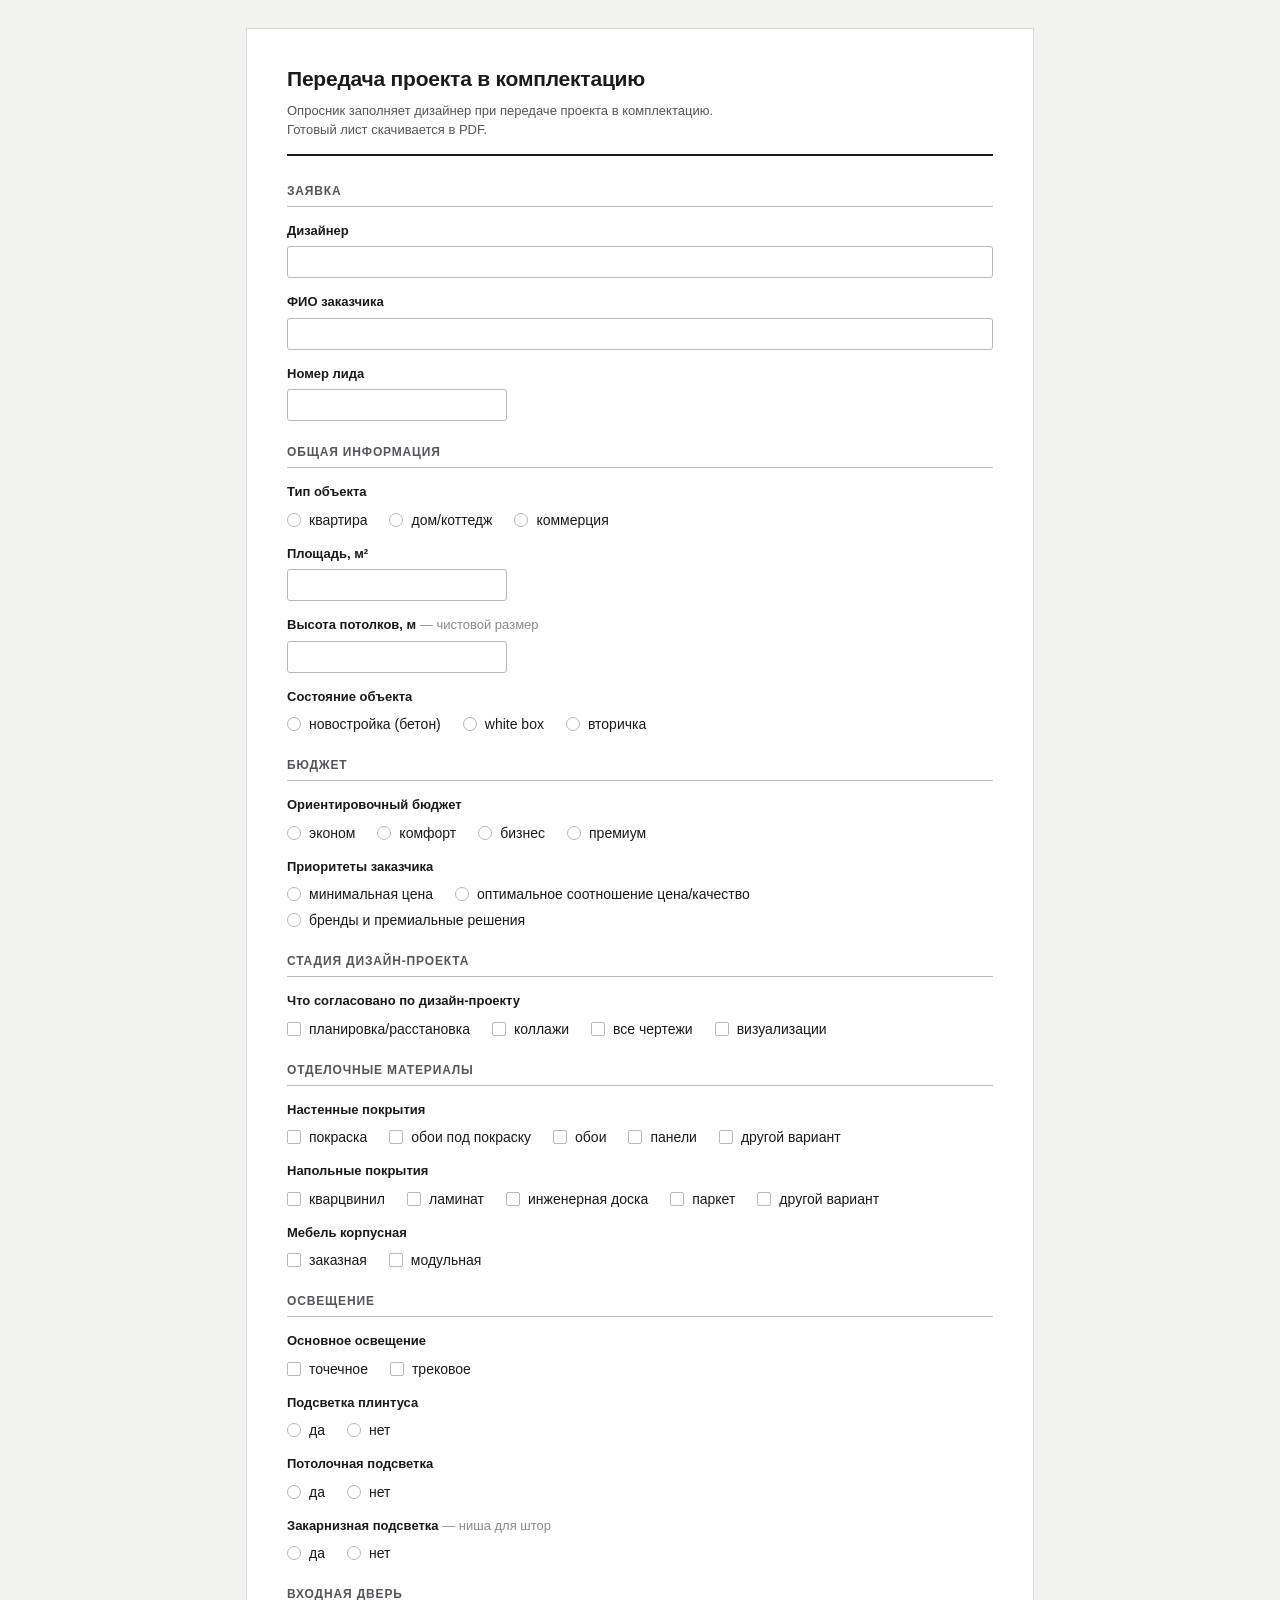
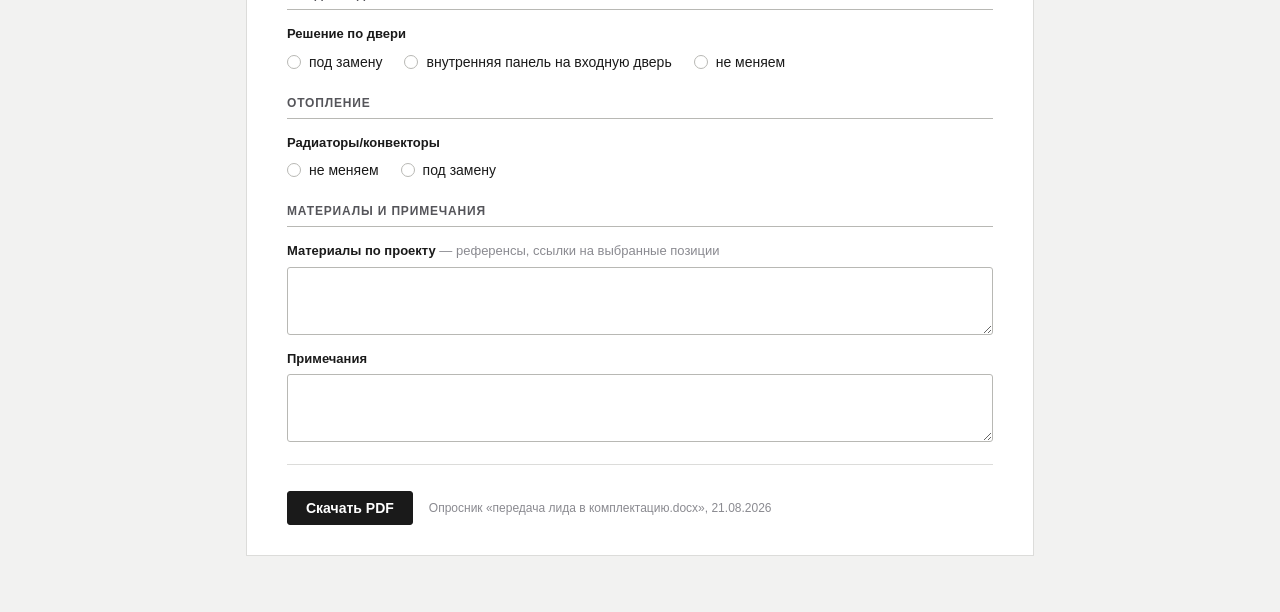
==== commit 45f642dc: "обычная стилистика вместо глянцевой Опросник — деловой документ, а не витрина: убраны матовое стекло" ====
--- a/src/Domeo.Calculators.Web/wwwroot/index.html
+++ b/src/Domeo.Calculators.Web/wwwroot/index.html
@@ -6,69 +6,48 @@
 <title>Передача проекта в комплектацию</title>
 <style>
   :root {
-    --ground: #FFFEF7;
-    --card: rgba(255, 255, 255, 0.72);
-    --card-solid: #FFFFFF;
-    --card-border: rgba(255, 255, 255, 0.75);
-    --inner: rgba(255, 255, 255, 0.6);
-    --ink: #0A0A0A;
-    --ink-2: #52525B;
-    --ink-3: #A1A1AA;
-    --line: #EFE7CE;
-    --line-2: #E4E4E7;
-    --yellow: #FACC15;
-    --yellow-deep: #EAB308;
-    --yellow-pale: #FEF9C3;
-    --yellow-line: #FDE047;
-    --hero: linear-gradient(135deg, #FDE047 0%, #EAB308 100%);
-    --hero-ink: #0A0A0A;
-    --shadow: 0 25px 50px -12px rgba(10, 10, 10, 0.13);
-    --shadow-sm: 0 4px 14px -6px rgba(10, 10, 10, 0.16);
-    --bloom-1: rgba(250, 204, 21, 0.30);
-    --bloom-2: rgba(253, 224, 71, 0.24);
-    --sans: "Segoe UI", Roboto, "Helvetica Neue", Arial, sans-serif;
+    --page: #F2F2F1;
+    --sheet: #FFFFFF;
+    --ink: #1A1A1A;
+    --ink-2: #55555A;
+    --ink-3: #8A8A90;
+    --line: #DCDCDA;
+    --line-strong: #B8B8B4;
+    --rule: #1A1A1A;
+    --field: #FFFFFF;
+    --focus: #4A6FA5;
+    --focus-soft: rgba(74, 111, 165, 0.16);
+    --sans: "Segoe UI", Tahoma, Arial, sans-serif;
   }
 
   @media (prefers-color-scheme: dark) {
     :root:not([data-theme="light"]) {
-      --ground: #0A0A0B;
-      --card: rgba(255, 255, 255, 0.055);
-      --card-solid: #141416;
-      --card-border: rgba(255, 255, 255, 0.10);
-      --inner: rgba(255, 255, 255, 0.04);
-      --ink: #FAFAFA;
-      --ink-2: #A1A1AA;
-      --ink-3: #71717A;
-      --line: #26262A;
-      --line-2: #2C2C31;
-      --yellow-pale: rgba(250, 204, 21, 0.14);
-      --yellow-line: rgba(250, 204, 21, 0.55);
-      --yellow-deep: #FDE047;
-      --shadow: 0 25px 50px -12px rgba(0, 0, 0, 0.65);
-      --shadow-sm: 0 4px 14px -6px rgba(0, 0, 0, 0.6);
-      --bloom-1: rgba(250, 204, 21, 0.13);
-      --bloom-2: rgba(253, 224, 71, 0.09);
+      --page: #17181A;
+      --sheet: #1E2023;
+      --ink: #E9E9EA;
+      --ink-2: #A8A8AE;
+      --ink-3: #7C7C84;
+      --line: #33353A;
+      --line-strong: #4A4D53;
+      --rule: #E9E9EA;
+      --field: #232629;
+      --focus: #7FA5DC;
+      --focus-soft: rgba(127, 165, 220, 0.22);
     }
   }
 
   :root[data-theme="dark"] {
-    --ground: #0A0A0B;
-    --card: rgba(255, 255, 255, 0.055);
-    --card-solid: #141416;
-    --card-border: rgba(255, 255, 255, 0.10);
-    --inner: rgba(255, 255, 255, 0.04);
-    --ink: #FAFAFA;
-    --ink-2: #A1A1AA;
-    --ink-3: #71717A;
-    --line: #26262A;
-    --line-2: #2C2C31;
-    --yellow-pale: rgba(250, 204, 21, 0.14);
-    --yellow-line: rgba(250, 204, 21, 0.55);
-    --yellow-deep: #FDE047;
-    --shadow: 0 25px 50px -12px rgba(0, 0, 0, 0.65);
-    --shadow-sm: 0 4px 14px -6px rgba(0, 0, 0, 0.6);
-    --bloom-1: rgba(250, 204, 21, 0.13);
-    --bloom-2: rgba(253, 224, 71, 0.09);
+    --page: #17181A;
+    --sheet: #1E2023;
+    --ink: #E9E9EA;
+    --ink-2: #A8A8AE;
+    --ink-3: #7C7C84;
+    --line: #33353A;
+    --line-strong: #4A4D53;
+    --rule: #E9E9EA;
+    --field: #232629;
+    --focus: #7FA5DC;
+    --focus-soft: rgba(127, 165, 220, 0.22);
   }
 
   * { box-sizing: border-box; }
@@ -76,174 +55,146 @@
   body {
     margin: 0;
     min-height: 100vh;
-    background:
-      radial-gradient(1000px 560px at 12% -10%, var(--bloom-1), transparent 62%),
-      radial-gradient(820px 480px at 90% 2%, var(--bloom-2), transparent 64%),
-      var(--ground);
-    background-attachment: fixed;
+    background: var(--page);
     color: var(--ink);
     font-family: var(--sans);
-    font-size: 15px;
-    line-height: 1.6;
+    font-size: 14px;
+    line-height: 1.5;
     -webkit-font-smoothing: antialiased;
   }
 
-  .wrap { max-width: 900px; margin: 0 auto; padding: 40px 20px 72px; display: flex; flex-direction: column; gap: 20px; }
-
-  /* ---------- шапка ---------- */
-  .masthead { display: flex; flex-direction: column; align-items: center; text-align: center; gap: 14px; padding: 8px 0 4px; }
-
-  h1 {
-    margin: 0; font-size: clamp(28px, 4.6vw, 44px); font-weight: 900;
-    letter-spacing: -0.03em; line-height: 1.08; text-wrap: balance;
-  }
-
-  h1 em { font-style: normal; background: var(--hero); -webkit-background-clip: text; background-clip: text; color: transparent; }
-
-  .lede { margin: 0; max-width: 56ch; color: var(--ink-2); }
+  .wrap { max-width: 820px; margin: 0 auto; padding: 28px 16px 56px; }
+
+  .sheet {
+    background: var(--sheet);
+    border: 1px solid var(--line);
+    padding: 34px 40px 30px;
+  }
+
+  @media (max-width: 640px) { .sheet { padding: 20px 18px; } }
+
+  /* ---------- шапка бланка ---------- */
+  .masthead { border-bottom: 2px solid var(--rule); padding-bottom: 14px; margin-bottom: 4px; }
+
+  h1 { margin: 0 0 6px; font-size: 21px; font-weight: 700; letter-spacing: -0.01em; }
+
+  .lede { margin: 0; color: var(--ink-2); font-size: 13px; max-width: 62ch; }
+
+  /* ---------- раздел ---------- */
+  .section { padding-top: 22px; }
+
+  .section > h2 {
+    margin: 0 0 14px;
+    font-size: 12px; font-weight: 700; text-transform: uppercase; letter-spacing: 0.07em;
+    color: var(--ink-2);
+    border-bottom: 1px solid var(--line-strong);
+    padding-bottom: 6px;
+  }
+
+  .fields { display: flex; flex-direction: column; gap: 14px; }
+
+  /* ---------- поле ---------- */
+  .field { display: flex; flex-direction: column; gap: 6px; min-width: 0; }
+
+  .field > label, .field > .glabel { font-size: 13px; font-weight: 600; color: var(--ink); }
+  .field .hint { font-weight: 400; color: var(--ink-3); }
+
+  input[type="text"], textarea {
+    width: 100%; padding: 7px 10px;
+    background: var(--field); color: var(--ink);
+    border: 1px solid var(--line-strong); border-radius: 3px;
+    font-family: inherit; font-size: 14px;
+  }
+
+  input.short { max-width: 220px; }
+
+  textarea { min-height: 68px; resize: vertical; line-height: 1.45; }
+
+  input[type="text"]::placeholder, textarea::placeholder { color: var(--ink-3); }
+
+  input[type="text"]:focus, textarea:focus {
+    outline: none; border-color: var(--focus); box-shadow: 0 0 0 3px var(--focus-soft);
+  }
+
+  /* ---------- варианты ---------- */
+  .options { display: flex; flex-wrap: wrap; gap: 6px 22px; padding-top: 2px; }
+
+  .opt {
+    display: inline-flex; align-items: center; gap: 8px;
+    padding: 2px 0; border: none; background: none;
+    font-family: inherit; font-size: 14px; color: var(--ink);
+    cursor: pointer; text-align: left;
+  }
+
+  .opt:focus-visible { outline: 2px solid var(--focus); outline-offset: 2px; }
+  .opt:hover .mark { border-color: var(--ink); }
+
+  /* Квадрат — можно отметить несколько, круг — только один. */
+  .mark {
+    width: 14px; height: 14px; flex: none;
+    border: 1px solid var(--line-strong); background: var(--field);
+    display: flex; align-items: center; justify-content: center;
+    font-size: 10px; line-height: 1; color: transparent;
+  }
+
+  .mark.box { border-radius: 2px; }
+  .mark.dot { border-radius: 50%; }
+
+  /* Отметка как на бумажном бланке: поле остаётся светлым, метка тёмная. */
+  .opt[aria-pressed="true"] { font-weight: 600; }
+  .opt[aria-pressed="true"] .mark { border-color: var(--ink); color: var(--ink); }
+  .opt[aria-pressed="true"] .mark.dot { font-size: 13px; }
+
+  .other-note { margin-top: 6px; }
+
+  /* ---------- низ ---------- */
+  .actions { padding-top: 26px; margin-top: 22px; border-top: 1px solid var(--line); display: flex; align-items: center; gap: 16px; flex-wrap: wrap; }
 
   .btn {
-    display: inline-flex; align-items: center; gap: 8px;
-    padding: 11px 22px; border-radius: 999px; cursor: pointer;
-    font-family: inherit; font-size: 14px; font-weight: 700;
-    border: 1px solid var(--ink); background: var(--ink); color: var(--ground);
-    transition: transform 0.12s, opacity 0.15s;
-  }
-
-  .btn:hover { transform: translateY(-1px); }
-  .btn:focus-visible { outline: 2px solid var(--yellow-deep); outline-offset: 3px; }
-  .btn[disabled] { opacity: 0.55; cursor: progress; transform: none; }
-
-  /* ---------- карточка раздела ---------- */
-  .card {
-    background: var(--card);
-    backdrop-filter: blur(22px);
-    -webkit-backdrop-filter: blur(22px);
-    border: 1px solid var(--card-border);
-    border-radius: 32px;
-    box-shadow: var(--shadow);
-    padding: 24px 26px;
-  }
-
-  @media (max-width: 640px) { .card { border-radius: 24px; padding: 18px; } }
-
-  .card > h2 {
-    margin: 0 0 18px; font-size: 20px; font-weight: 800; letter-spacing: -0.02em;
-    display: flex; align-items: center; gap: 10px;
-  }
-
-  .card > h2 .ic { font-size: 22px; }
-
-  .fields { display: flex; flex-direction: column; gap: 16px; }
-
-  /* ---------- поле ---------- */
-  .field { display: flex; flex-direction: column; gap: 8px; min-width: 0; }
-
-  .field > label, .field > .glabel {
-    font-size: 13.5px; font-weight: 700; color: var(--ink);
-  }
-
-  .field .hint { font-weight: 400; color: var(--ink-3); }
-
-  input[type="text"], textarea {
-    width: 100%; padding: 11px 15px;
-    background: var(--inner); color: var(--ink);
-    border: 1px solid var(--line-2); border-radius: 14px;
-    font-family: inherit; font-size: 15px; font-weight: 600;
-    transition: border-color 0.15s, box-shadow 0.15s;
-  }
-
-  textarea { min-height: 82px; resize: vertical; font-weight: 400; line-height: 1.5; }
-
-  input[type="text"]::placeholder, textarea::placeholder { color: var(--ink-3); font-weight: 400; }
-
-  input[type="text"]:hover, textarea:hover { border-color: var(--yellow-line); }
-
-  input[type="text"]:focus, textarea:focus {
-    outline: none; border-color: var(--yellow); box-shadow: 0 0 0 3px var(--yellow-pale);
-  }
-
-  /* ---------- варианты ---------- */
-  .options { display: flex; flex-wrap: wrap; gap: 8px; }
-
-  .opt {
-    display: inline-flex; align-items: center; gap: 9px;
-    padding: 9px 15px 9px 12px;
-    background: var(--inner); color: var(--ink-2);
-    border: 1px solid var(--line-2); border-radius: 16px;
+    padding: 8px 18px; border-radius: 3px; cursor: pointer;
     font-family: inherit; font-size: 14px; font-weight: 600;
-    cursor: pointer; text-align: left;
-    transition: transform 0.12s, border-color 0.15s, background 0.15s, box-shadow 0.15s;
-  }
-
-  .opt:hover { border-color: var(--yellow-line); color: var(--ink); transform: translateY(-1px); }
-  .opt:focus-visible { outline: 2px solid var(--yellow-deep); outline-offset: 2px; }
-
-  .opt[aria-pressed="true"] {
-    background: var(--yellow-pale); border-color: var(--yellow); color: var(--ink);
-    box-shadow: 0 0 0 3px var(--yellow-pale), var(--shadow-sm);
-  }
-
-  /* Клетка и точка — чтобы на бумаге было видно, что множественный выбор, а что один. */
-  .mark {
-    width: 16px; height: 16px; flex: none;
-    border: 1.5px solid var(--ink-3); background: var(--card-solid);
-    display: flex; align-items: center; justify-content: center;
-    font-size: 11px; font-weight: 900; line-height: 1; color: transparent;
-  }
-
-  .mark.box { border-radius: 5px; }
-  .mark.dot { border-radius: 50%; }
-
-  .opt[aria-pressed="true"] .mark {
-    border-color: var(--ink); background: var(--yellow); color: var(--ink);
-  }
-
-  .other-note { margin-top: 8px; }
-
-  /* ---------- сноска ---------- */
-  .foot { color: var(--ink-3); font-size: 12.5px; text-align: center; }
-
-  /* ---------- печать: та же вёрстка, ужатая под A4 ---------- */
+    border: 1px solid var(--ink); background: var(--ink); color: var(--sheet);
+  }
+
+  .btn:hover { opacity: 0.88; }
+  .btn:focus-visible { outline: 2px solid var(--focus); outline-offset: 2px; }
+  .btn[disabled] { opacity: 0.5; cursor: progress; }
+
+  .foot { color: var(--ink-3); font-size: 12px; margin: 0; }
+
+  /* ---------- печать ---------- */
   @media print {
-    @page { size: A4; margin: 9mm; }
-
-    body {
-      -webkit-print-color-adjust: exact;
-      print-color-adjust: exact;
-      background-attachment: initial;
-    }
-
-    /* Держим экранную ширину и масштабируем целиком, иначе на ширине листа
-       сработали бы мобильные правила и вёрстка стала бы другой. */
-    .wrap { width: 900px; max-width: none; zoom: 0.82; padding: 0 0 8px; gap: 14px; }
-
-    .btn { display: none !important; }
-
-    .card { border-radius: 22px; }
-    .field, .card > h2 { break-inside: avoid; page-break-inside: avoid; }
-    .card > h2 { break-after: avoid; page-break-after: avoid; }
-
-    /* Пустые поля должны читаться как место для заполнения от руки. */
-    input[type="text"], textarea { background: #FFFFFF; }
+    @page { size: A4; margin: 12mm; }
+
+    body { background: #FFFFFF; -webkit-print-color-adjust: exact; print-color-adjust: exact; }
+
+    /* Держим экранную ширину и ужимаем целиком, чтобы вёрстка не перестраивалась. */
+    .wrap { width: 820px; max-width: none; padding: 0; zoom: 0.84; }
+    .sheet { border: none; padding: 0; }
+
+    .actions { display: none !important; }
+    .section, .field { break-inside: avoid; page-break-inside: avoid; }
+    .section > h2 { break-after: avoid; page-break-after: avoid; }
     textarea { min-height: 0; }
   }
-
-  @media (prefers-reduced-motion: reduce) { * { transition: none !important; } }
 </style>
 </head>
 <body>
 
 <div class="wrap">
-  <header class="masthead">
-    <h1 id="title">Передача проекта <em>в комплектацию</em></h1>
-    <p class="lede" id="lede"></p>
-    <button type="button" class="btn" id="btn-pdf">Скачать PDF</button>
-  </header>
-
-  <div id="form"></div>
-
-  <p class="foot" id="foot"></p>
+  <div class="sheet">
+    <header class="masthead">
+      <h1 id="title">Передача проекта в комплектацию</h1>
+      <p class="lede" id="lede"></p>
+    </header>
+
+    <div id="form"></div>
+
+    <div class="actions">
+      <button type="button" class="btn" id="btn-pdf">Скачать PDF</button>
+      <p class="foot" id="foot"></p>
+    </div>
+  </div>
 </div>
 
 <script>
@@ -265,7 +216,10 @@
     wrap.appendChild(label);
 
     const input = document.createElement(field.type === "textarea" ? "textarea" : "input");
-    if (field.type === "text") input.type = "text";
+    if (field.type === "text") {
+      input.type = "text";
+      if (field.short) input.className = "short";
+    }
     input.id = id;
     input.value = state[field.id] || "";
     input.addEventListener("input", function () {
@@ -356,20 +310,19 @@
   host.innerHTML = "";
 
   for (const section of schema.sections) {
-    const card = document.createElement("section");
-    card.className = "card";
+    const block = document.createElement("section");
+    block.className = "section";
 
     const heading = document.createElement("h2");
-    heading.innerHTML = "<span class='ic'>" + section.icon + "</span>";
-    heading.appendChild(document.createTextNode(section.title));
-    card.appendChild(heading);
+    heading.textContent = section.title;
+    block.appendChild(heading);
 
     const fields = document.createElement("div");
     fields.className = "fields";
     for (const field of section.fields) fields.appendChild(fieldNode(field));
-    card.appendChild(fields);
-
-    host.appendChild(card);
+    block.appendChild(fields);
+
+    host.appendChild(block);
   }
 
   if (focused) {
@@ -432,8 +385,7 @@
     if (!res.ok) throw new Error("HTTP " + res.status);
     schema = await res.json();
   } catch (err) {
-    document.getElementById("form").innerHTML =
-      "<section class='card'><p>Не удалось загрузить опросник: " + err.message + "</p></section>";
+    document.getElementById("form").textContent = "Не удалось загрузить опросник: " + err.message;
     return;
   }
 
